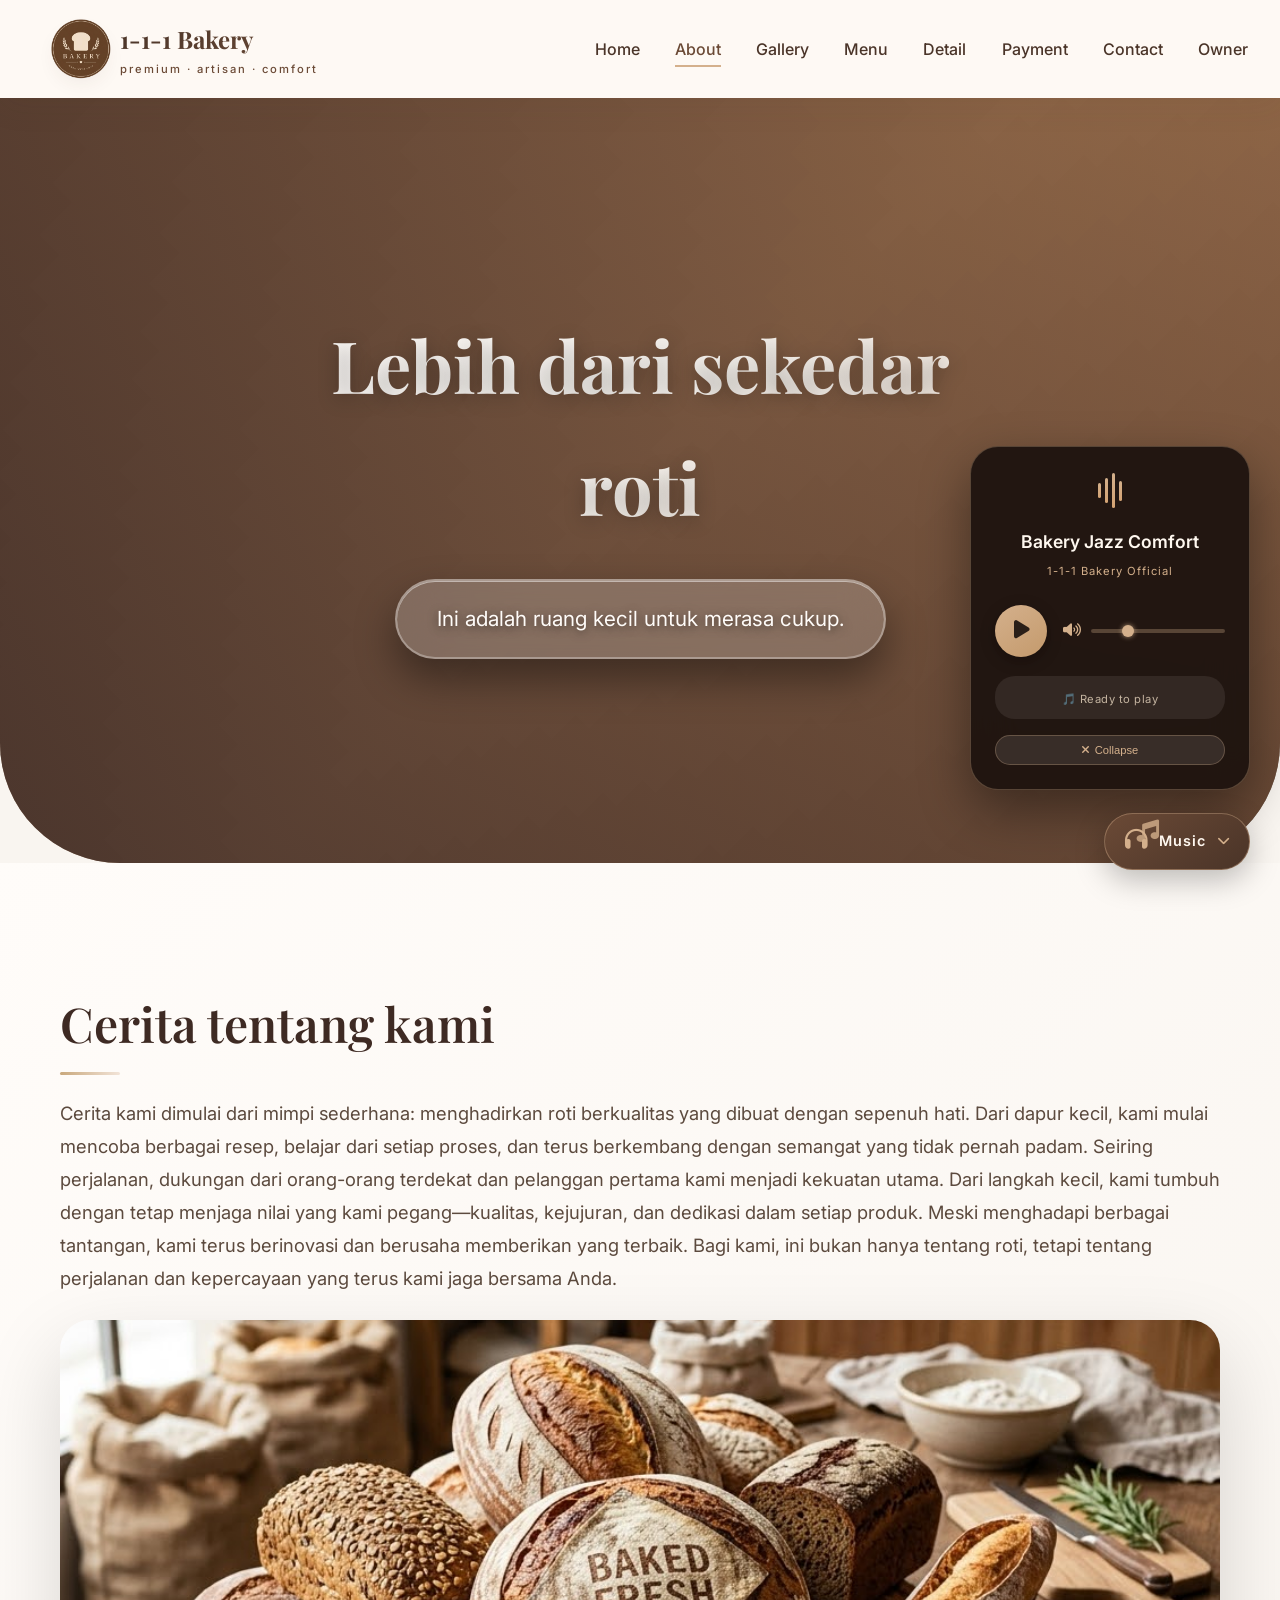
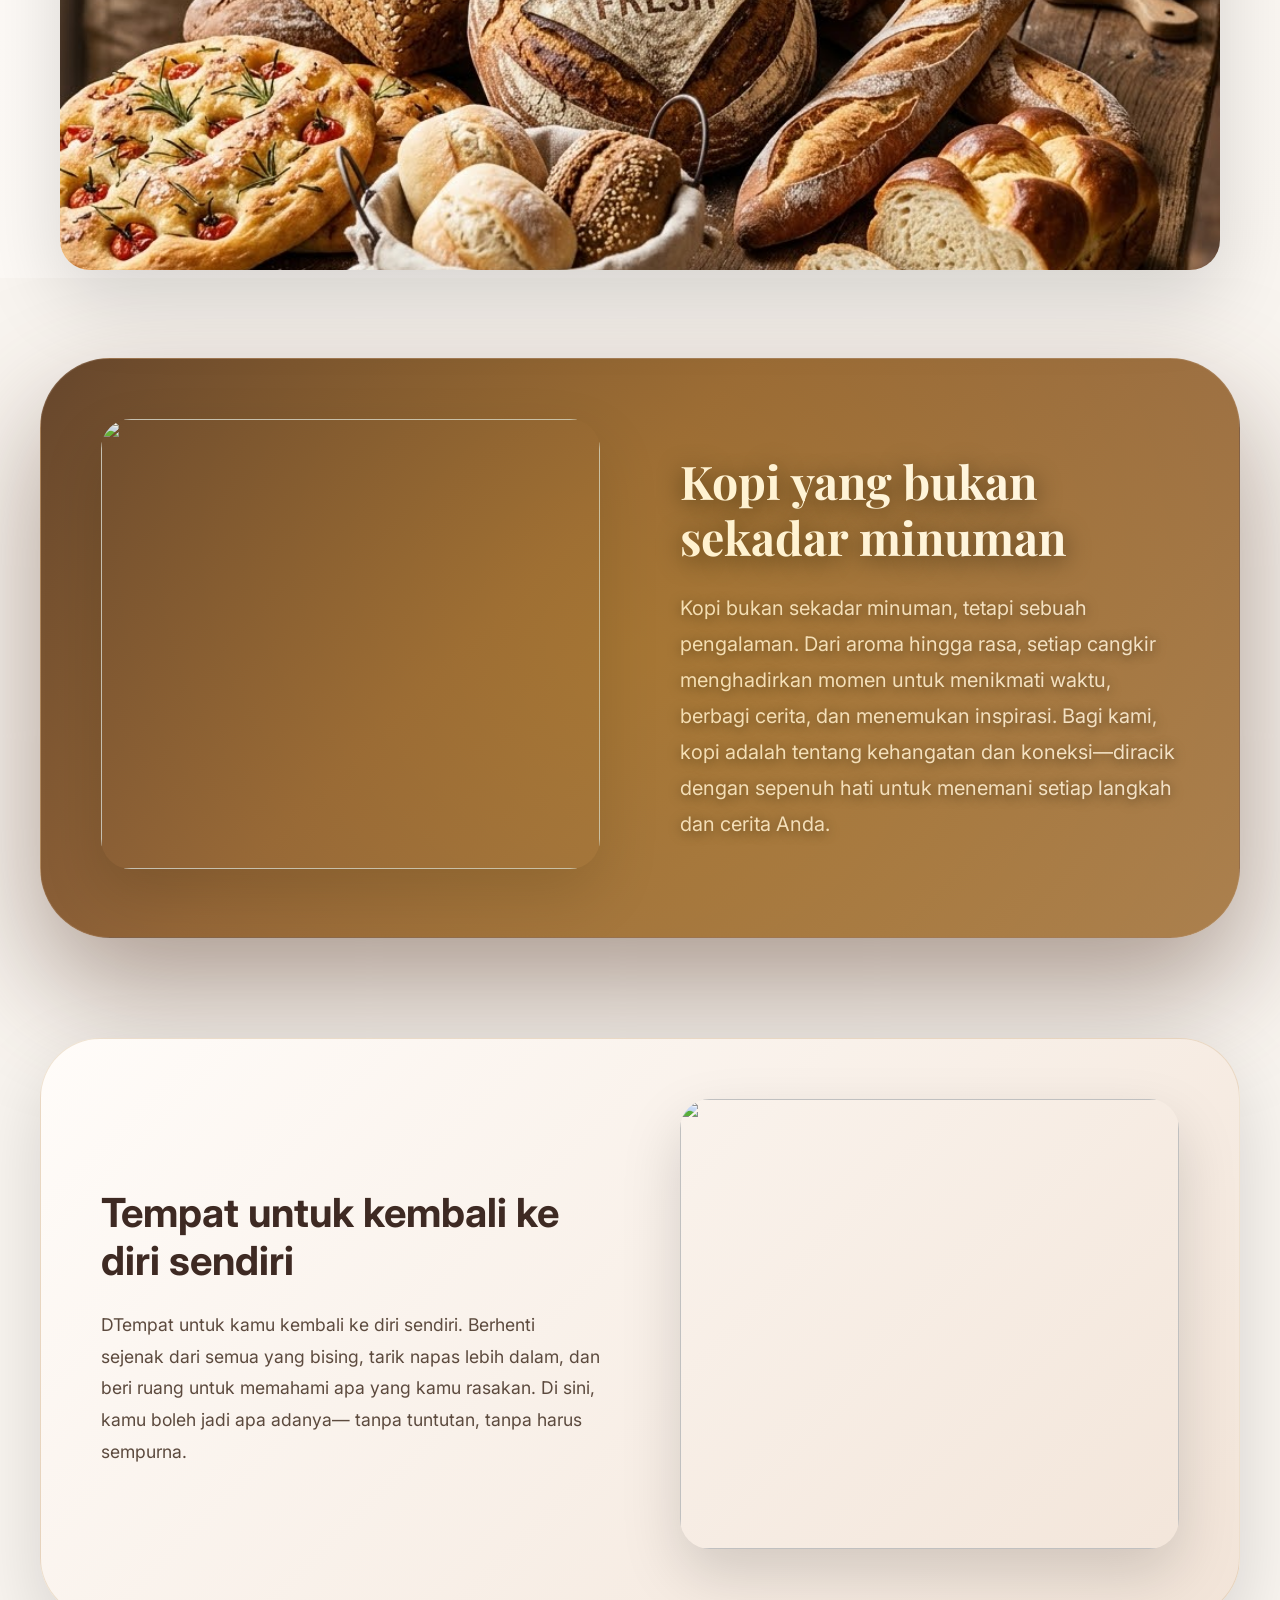
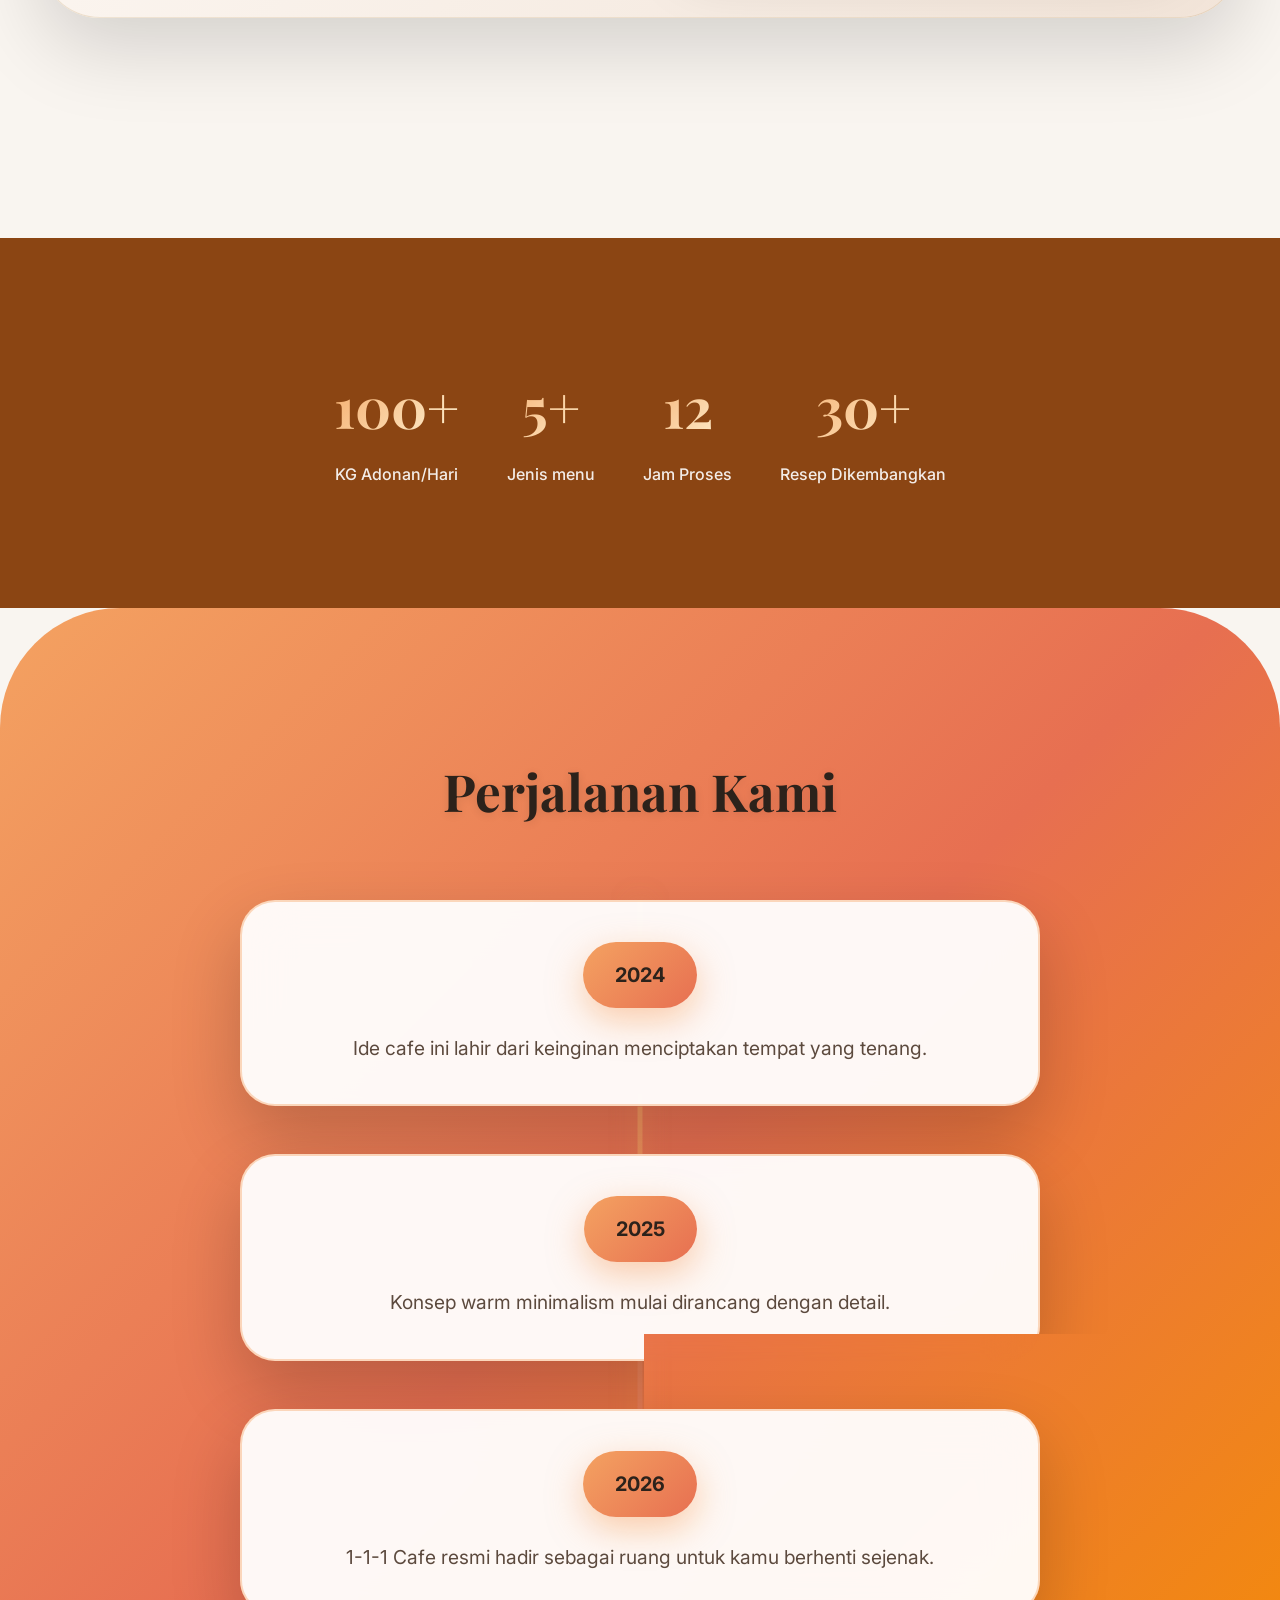
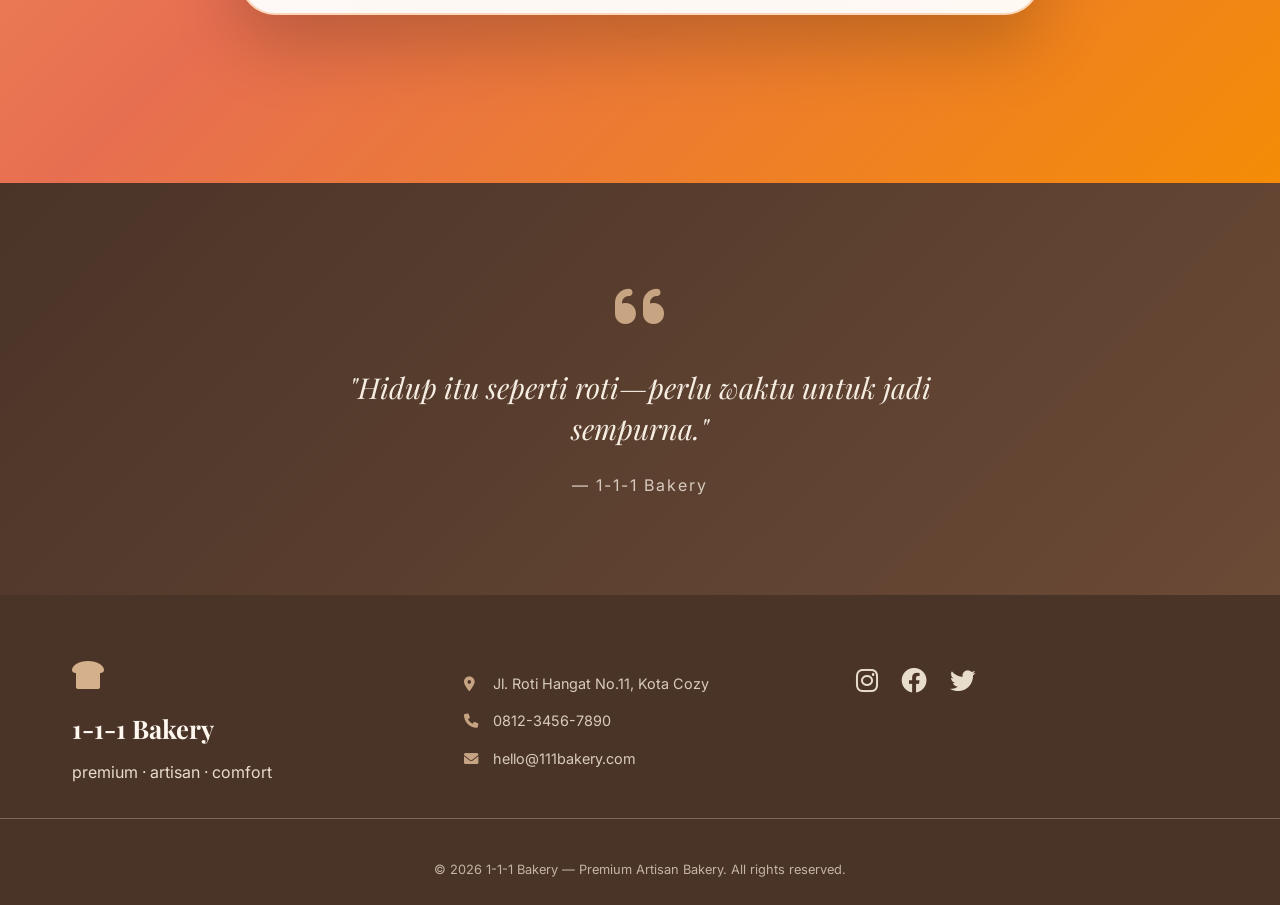
==== about.html @ 00ca7a79 "Update about.html" ====
<!DOCTYPE html>
<html lang="id">

 <link rel="icon" type="png" href="lss.png">

<head>
    <meta charset="UTF-8">
    <meta name="viewport" content="width=device-width, initial-scale=1.0">
    <title>1-1-1 Bakery | About</title>


    <!-- ICON -->
    <link rel="stylesheet" href="https://cdnjs.cloudflare.com/ajax/libs/font-awesome/6.0.0-beta3/css/all.min.css">

    <!-- FONT -->
    <link href="https://fonts.googleapis.com/css2?family=Inter:wght@300;400;500;600&family=Playfair+Display:wght@500;600;700&display=swap" rel="stylesheet">


    <link rel="stylesheet" href="about.css">

 <!-- Background Music -->
    <audio id="bgMusic" loop preload="auto">
        <source src="https://www.soundhelix.com/examples/mp3/SoundHelix-Song-1.mp3" type="audio/mpeg">
    </audio>



<!-- Navigation Bar -->
    <nav class="navbar">
        <div class="logo-area">
            <div class="logo-circle">
                <img src="logo.png" alt="Logo Bakery">
            </div>
            <div class="logo-text">
                <h1>1-1-1 Bakery</h1>
                <p>premium · artisan · comfort</p>
            </div>
        </div>
        <ul class="nav-links">
            <li><a href="index.html">Home</a></li>
            <li><a href="about.html" class="active">About</a></li>
            <li><a href="gallery.html">Gallery</a></li>
            <li><a href="menu.html">Menu</a></li>
            <li><a href="detail.html">Detail</a></li>
            <li><a href="payment.html">Payment</a></li>
            <li><a href="contact.html">Contact</a></li>
            <li><a href="owner.html">Owner</a></li>
        </ul>
    </nav>


<!-- HERO -->
<section class="about-hero">
    <div class="hero-overlay"></div>
    <div class="hero-content">
        <h1>Lebih dari sekedar roti</h1>
        <p>Ini adalah ruang kecil untuk merasa cukup.</p>
    </div>
</section>


<!-- STORY -->
<section class="story">
    <div class="container">


        <div class="story-text">
            <h2>Cerita tentang kami</h2>


            <p>Cerita kami dimulai dari mimpi sederhana: menghadirkan roti berkualitas yang dibuat dengan sepenuh hati. Dari dapur kecil, kami mulai mencoba berbagai resep, belajar dari setiap proses, dan terus berkembang dengan semangat yang tidak pernah padam.

Seiring perjalanan, dukungan dari orang-orang terdekat dan pelanggan pertama kami menjadi kekuatan utama. Dari langkah kecil, kami tumbuh dengan tetap menjaga nilai yang kami pegang—kualitas, kejujuran, dan dedikasi dalam setiap produk.

Meski menghadapi berbagai tantangan, kami terus berinovasi dan berusaha memberikan yang terbaik. Bagi kami, ini bukan hanya tentang roti, tetapi tentang perjalanan dan kepercayaan yang terus kami jaga bersama Anda.</p>
        </div>


        <div class="story-image">
            <img src="story.jpg">
        </div>


    </div>
</section>


<!-- EXPERIENCE -->
<section class="experience">


    <div class="exp-row">
        <div class="exp-image">
            <img src="https://images.unsplash.com/photo-1509042239860-f550ce710b93?q=80&w=900">
        </div>
        <div class="exp-text">
            <h2>Kopi yang bukan sekadar minuman</h2>
            <p>Kopi bukan sekadar minuman, tetapi sebuah pengalaman. Dari aroma hingga rasa, setiap cangkir menghadirkan momen untuk menikmati waktu, berbagi cerita, dan menemukan inspirasi.

Bagi kami, kopi adalah tentang kehangatan dan koneksi—diracik dengan sepenuh hati untuk menemani setiap langkah dan cerita Anda.</p>
        </div>
    </div>


    <div class="exp-row reverse">
        <div class="exp-image">
            <img src="https://images.unsplash.com/photo-1521017432531-fbd92d768814?q=80&w=900">
        </div>
        <div class="exp-text">
            <h2>Tempat untuk kembali ke diri sendiri</h2>
            <p>DTempat untuk kamu kembali ke diri sendiri.

Berhenti sejenak dari semua yang bising,
tarik napas lebih dalam,
dan beri ruang untuk memahami apa yang kamu rasakan.

Di sini, kamu boleh jadi apa adanya—
tanpa tuntutan, tanpa harus sempurna.</p>
        </div>
    </div>
</section>


<!-- STATS (BARU - INFO KOMPLEKS) -->
<section class="stats">
    <div class="container">
        <div class="stat-item">
            <div class="stat-number">100+</div>
            <div class="stat-label">KG Adonan/Hari</div>
        </div>
        <div class="stat-item">
            <div class="stat-number">5+</div>
            <div class="stat-label">Jenis menu</div>
        </div>
        <div class="stat-item">
            <div class="stat-number">12</div>
            <div class="stat-label">Jam Proses</div>
        </div>
        <div class="stat-item">
            <div class="stat-number">30+</div>
            <div class="stat-label">Resep Dikembangkan</div>
        </div>
    </div>
</section>



<!-- TIMELINE -->
<!-- TIMELINE -->
<section class="timeline">
    <h2>Perjalanan Kami</h2>


    <div class="timeline-box">


        <div class="timeline-item">
            <span>2024</span>
            <p>Ide cafe ini lahir dari keinginan menciptakan tempat yang tenang.</p>
        </div>


        <div class="timeline-item">
            <span>2025</span>
            <p>Konsep warm minimalism mulai dirancang dengan detail.</p>
        </div>


        <div class="timeline-item">
            <span>2026</span>
            <p>1-1-1 Cafe resmi hadir sebagai ruang untuk kamu berhenti sejenak.</p>
        </div>


    </div>
</section>


    <!-- Quote / Atmosfer -->
    <section class="quote-section">
        <div class="quote-content">
            <i class="fas fa-quote-left"></i>
            <p>"Hidup itu seperti roti—perlu waktu untuk jadi sempurna."</p>
            <span>— 1-1-1 Bakery</span>
        </div>
    </section>

    <!-- Footer -->
    <footer>
        <div class="footer-content">
            <div class="footer-logo">
                <i class="fas fa-bread-slice"></i>
                <h3>1-1-1 Bakery</h3>
                <p>premium · artisan · comfort</p>
            </div>
            <div class="footer-contact">
                <p><i class="fas fa-map-marker-alt"></i> Jl. Roti Hangat No.11, Kota Cozy</p>
                <p><i class="fas fa-phone"></i> 0812-3456-7890</p>
                <p><i class="fas fa-envelope"></i> hello@111bakery.com</p>
            </div>
            <div class="footer-social">
                <a href="#"><i class="fab fa-instagram"></i></a>
                <a href="#"><i class="fab fa-facebook"></i></a>
                <a href="#"><i class="fab fa-twitter"></i></a>
            </div>
        </div>
        <div class="footer-bottom">
            <p>&copy; 2026 1-1-1 Bakery — Premium Artisan Bakery. All rights reserved.</p>
        </div>
    </footer>



<!-- MODERN MUSIC PLAYER POPUP -->
    <div class="music-player-popup" id="musicPopup">
        <div class="music-toggle" id="musicToggle">
            <div class="music-icon-container">
                <i class="fas fa-headphones"></i>
                <i class="fas fa-music music-note"></i>
            </div>
            <span class="toggle-text">Music</span>
            <i class="fas fa-chevron-up expand-icon"></i>
        </div>
        
        <div class="music-player-content" id="musicContent">
            <div class="player-header">
                <div class="player-wave">
                    <span></span><span></span><span></span><span></span>
                </div>
                <h4>Bakery Jazz Comfort</h4>
                <p>1-1-1 Bakery Official</p>
            </div>
            
            <div class="player-controls">
                <button id="playPauseMusicBtn" class="play-pause-btn">
                    <i class="fas fa-play"></i>
                </button>
                <div class="volume-control">
                    <i class="fas fa-volume-up"></i>
                    <input type="range" id="volumeSlider" min="0" max="100" value="25">
                </div>
            </div>
            
            <div class="music-status" id="musicStatus">
                <span class="status-text">🎵 Ready to play</span>
            </div>
            
            <button id="closeMusicBtn" class="close-music-btn">
                <i class="fas fa-times"></i> Collapse
            </button>
        </div>
    </div>

    <script>
        // MUSIC PLAYER POPUP SCRIPT
        const musicPopup = document.getElementById('musicPopup');
        const musicToggle = document.getElementById('musicToggle');
        const musicContent = document.getElementById('musicContent');
        const playPauseBtn = document.getElementById('playPauseMusicBtn');
        const volumeSlider = document.getElementById('volumeSlider');
        const musicStatus = document.getElementById('musicStatus');
        const closeBtn = document.getElementById('closeMusicBtn');
        
        const bgMusic = document.getElementById('bgMusic');
        
        let isExpanded = false;
        let isMusicPlaying = false;
        
        bgMusic.volume = 0.25;
        bgMusic.loop = true;
        
        // Toggle popup expand/collapse
        musicToggle.addEventListener('click', (e) => {
            e.stopPropagation();
            isExpanded = !isExpanded;
            if (isExpanded) {
                musicPopup.classList.add('expanded');
                musicToggle.querySelector('.expand-icon').classList.remove('fa-chevron-up');
                musicToggle.querySelector('.expand-icon').classList.add('fa-chevron-down');
            } else {
                musicPopup.classList.remove('expanded');
                musicToggle.querySelector('.expand-icon').classList.remove('fa-chevron-down');
                musicToggle.querySelector('.expand-icon').classList.add('fa-chevron-up');
            }
        });
        
        // Play/Pause music
        playPauseBtn.addEventListener('click', () => {
            if (isMusicPlaying) {
                bgMusic.pause();
                playPauseBtn.innerHTML = '<i class="fas fa-play"></i>';
                musicStatus.innerHTML = '<span class="status-text">⏸️ Music paused</span>';
                isMusicPlaying = false;
                musicToggle.classList.remove('playing');
            } else {
                bgMusic.play().catch(e => {
                    musicStatus.innerHTML = '<span class="status-text">⚠️ Click anywhere first to enable audio</span>';
                });
                playPauseBtn.innerHTML = '<i class="fas fa-pause"></i>';
                musicStatus.innerHTML = '<span class="status-text">🎧 Now playing: Bakery Jazz Mix</span>';
                isMusicPlaying = true;
                musicToggle.classList.add('playing');
            }
        });
        
        // Volume control
        volumeSlider.addEventListener('input', (e) => {
            const volume = e.target.value / 100;
            bgMusic.volume = volume;
            if (volume === 0) {
                document.querySelector('.volume-control i').className = 'fas fa-volume-mute';
            } else if (volume < 0.5) {
                document.querySelector('.volume-control i').className = 'fas fa-volume-down';
            } else {
                document.querySelector('.volume-control i').className = 'fas fa-volume-up';
            }
        });
        
        // Close / Collapse button
        closeBtn.addEventListener('click', () => {
            isExpanded = false;
            musicPopup.classList.remove('expanded');
            musicToggle.querySelector('.expand-icon').classList.remove('fa-chevron-down');
            musicToggle.querySelector('.expand-icon').classList.add('fa-chevron-up');
        });
        
        // Auto hint on first visit
        setTimeout(() => {
            if (!localStorage.getItem('musicHintShown')) {
                isExpanded = true;
                musicPopup.classList.add('expanded');
                musicToggle.querySelector('.expand-icon').classList.remove('fa-chevron-up');
                musicToggle.querySelector('.expand-icon').classList.add('fa-chevron-down');
                localStorage.setItem('musicHintShown', 'true');
                setTimeout(() => {
                    if (isExpanded) {
                        isExpanded = false;
                        musicPopup.classList.remove('expanded');
                        musicToggle.querySelector('.expand-icon').classList.remove('fa-chevron-down');
                        musicToggle.querySelector('.expand-icon').classList.add('fa-chevron-up');
                    }
                }, 4000);
            }
        }, 1000);
    </script>
</body>
</html>
---- about.css ----
/* ===== 1-1-1 CAFE ABOUT - FINAL VERSION (LENGKUNGAN MULUS 100%) ===== */
* {
    margin: 0;
    padding: 0;
    box-sizing: border-box;
}


html {
    scroll-behavior: smooth;
}


body {
    font-family: 'Inter', sans-serif;
    background: #F9F5F0;
    color: #2C221B;
    line-height: 1.7;
    overflow-x: hidden;
}





:root {
    --warm-brown: #4A3428;
    --wood-brown: #6B4A36;
    --soft-gold: #D4B08C;
    --cream-warm: #FEF9F4;
    --beige-soft: #F5EDE2;
    --milk-white: #FFF8F0;
    --warm-shadow: rgba(75, 52, 40, 0.08);
}





/* ===== NAVBAR ===== */
/* ========== NAVBAR ========== */
.navbar {
    background: rgba(254, 249, 244, 0.95);
    backdrop-filter: blur(25px);
    box-shadow: 0 8px 32px var(--warm-shadow);
    padding: 1.2rem 2rem;
    display: flex;
    justify-content: space-between;
    align-items: center;
    position: sticky;
    top: 0;
    z-index: 1000;
    animation: slideDownSoft 1s cubic-bezier(0.34, 0.16, 0.25, 1);
}


.nav-container {
    display: flex;
    justify-content: space-between;
    align-items: center;
}


@keyframes slideDownSoft {
    from { transform: translateY(-100%); opacity: 0; }
    to { transform: translateY(0); opacity: 1; }
}

.logo-area {
    display: flex;
    align-items: center;
    gap: 14px;
    padding-left: 24px;
}


.logo-circle {
    background: linear-gradient(145deg, var(--wood-brown), var(--warm-brown));
    width: 50px;
    height: 50px;
    border-radius: 50%;
    display: flex;
    align-items: center;
    justify-content: center;
    box-shadow: 0 8px 20px var(--warm-shadow);
    transition: all 0.5s cubic-bezier(0.34, 1.56, 0.64, 1);
    animation: softFloat 7s ease-in-out infinite;
}

@keyframes softFloat {
    0%, 100% { transform: translateY(0) scale(1); }
    50% { transform: translateY(-3px) scale(1.03); }
}

.logo-circle:hover {
    transform: scale(1.08) rotate(180deg);
}






.logo-circle img{
    width: 120%;
    height: 120%;
    object-fit: contain;
}






.logo-text h1 {
    font-family: 'Playfair Display', serif;
    font-size: 1.5rem;
    background: linear-gradient(135deg, var(--warm-brown), var(--wood-brown));
    -webkit-background-clip: text;
    -webkit-text-fill-color: transparent;
    background-clip: text;
    color: var(--warm-brown);
}

.logo-text p {
    font-size: 0.7rem;
    font-weight: 500;
    color: var(--wood-brown);
    letter-spacing: 2px;
}

.nav-links {
    display: flex;
    gap: 2.2rem;
    list-style: none;
}

.nav-links a {
    text-decoration: none;
    font-weight: 500;
    color: var(--warm-brown);
    position: relative;
    padding: 8px 0;
    transition: all 0.4s ease;
}



.nav-links a::before {
    content: '';
    position: absolute;
    width: 0;
    height: 2px;
    bottom: 0;
    left: 50%;
    background: var(--soft-gold);
    transition: all 0.4s ease;
    transform: translateX(-50%);
}

.nav-links a:hover::before,
.nav-links a.active::before {
    width: 100%;
}

.nav-links a:hover,
.nav-links a.active {
    color: var(--wood-brown);
    transform: translateY(-1px);
}


/* ===== HERO ===== */
.about-hero {
    height: 85vh;
    background: linear-gradient(135deg, rgba(62,42,35,0.85) 0%, rgba(139,94,60,0.75) 50%, rgba(62,42,35,0.9) 100%),
                url('https://images.unsplash.com/photo-1495474472287-4d71bcdd2085?q=80&w=1920') center/cover;
    display: flex;
    align-items: center;
    justify-content: center;
    text-align: center;
    position: relative;
    overflow: hidden;
    border-bottom-left-radius: 120px;
    border-bottom-right-radius: 120px;
    margin-bottom: 0px;
    transform: translateZ(0);
    
 
}


.hero-overlay {
    position: absolute;
    inset: 0;
    background: linear-gradient(45deg, rgba(62,42,35,0.85), rgba(139,94,60,0.7));
    animation: heroGradient 8s ease infinite;
}


@keyframes heroGradient {
    0%, 100% { opacity: 1; }
    50% { opacity: 0.9; }
}


.hero-content {
    position: relative;
    max-width: 800px;
    padding: 3rem 2rem;
    z-index: 2;
    animation: heroFloat 6s ease-in-out infinite;
}


@keyframes heroFloat {
    0%, 100% { transform: translateY(0px); }
    50% { transform: translateY(-10px); }
}


.hero-content h1 {
    font-family: 'Playfair Display', serif;
    font-size: clamp(2.5rem, 6vw, 4.5rem);
    font-weight: 700;
    margin-bottom: 2rem;
    background: linear-gradient(135deg, #FFFCF9 0%, #F9F5F0 50%, #F2E4D8 100%);
    -webkit-background-clip: text;
    -webkit-text-fill-color: transparent;
    text-shadow: 0 4px 20px rgba(0,0,0,0.3);
    animation: bounceText 2s ease-in-out infinite;
}


@keyframes bounceText {
    0%, 100% { transform: translateY(0px); }
    50% { transform: translateY(-15px); }
}


.hero-content p {
    font-size: 1.3rem;
    font-weight: 400;
    color: #FFFCF9;
    background: rgba(255, 255, 255, 0.2);
    backdrop-filter: blur(20px);
    padding: 20px 40px;
    border-radius: 50px;
    border: 2px solid rgba(255, 255, 255, 0.3);
    display: inline-block;
    box-shadow:
        0 20px 40px rgba(0,0,0,0.4),
        inset 0 1px 0 rgba(255,255,255,0.5);
    animation: cuteWiggle 3s ease-in-out infinite;
    text-shadow: 0 2px 10px rgba(0,0,0,0.5);
}


@keyframes cuteWiggle {
    0%, 100% {
        transform: translateY(0px) rotate(0deg);
        box-shadow: 0 20px 40px rgba(0,0,0,0.4);
    }
    25% {
        transform: translateY(-5px) rotate(1deg);
    }
    75% {
        transform: translateY(-3px) rotate(-1deg);
    }
}


/* ===== STORY ===== */
.story {
    
    padding-top: 120px;
    background: linear-gradient(135deg, #FFFCF9 0%, #F9F5F0 100%);
    margin-top: 0px;
      position: relative;
    z-index: 1;
}


.container {
    max-width: 1200px;
    margin: 0 auto;
    padding: 0 20px;
}


.story-text h2 {
    font-family: 'Playfair Display', serif;
    font-size: 3rem;
    font-weight: 600;
    color: #3E2A23;
    margin-bottom: 2rem;
    position: relative;
}


.story-text h2::after {
    content: '';
    position: absolute;
    bottom: -10px;
    left: 0;
    width: 60px;
    height: 3px;
    background: linear-gradient(90deg, #C9A87C, #F2E4D8);
    border-radius: 2px;
}


.story-text p {
    font-size: 1.15rem;
    color: #5C4A3E;
    margin-bottom: 1.5rem;
    line-height: 1.8;
}


.story-image img {
    width: 100%;
    height: 550px;
    object-fit: cover;
    border-radius: 30px;
    box-shadow: 0 30px 80px rgba(0,0,0,0.15);
    transition: all 0.5s ease;
}


.story-image:hover img {
    transform: scale(1.05);
}


/* ===== EXPERIENCE ===== */
.experience {
    padding: 80px 20px 120px;
    background: #F9F5F0;
}


.exp-row {
    display: grid;
    grid-template-columns: 1fr 1fr;
    gap: 80px;
    align-items: center;
    max-width: 1200px;
    margin: 0 auto 100px;
    padding: 60px;
    background: rgba(255,255,255,0.8);
    border-radius: 60px;
    backdrop-filter: blur(20px);
    border: 1px solid rgba(201,168,124,0.3);
    animation: fadeInUp 1s ease-out;
    position: relative;
    overflow: hidden;
    box-shadow: 0 30px 80px rgba(0,0,0,0.15);
}


.exp-row:nth-child(2) {
    background: linear-gradient(135deg, #FFFCF9 0%, #F2E4D8 100%);
}


.exp-row:nth-child(1) {
    background: linear-gradient(135deg, #5C3E2E 0%, #8B5E3C 40%, #A67C52 100%) !important;
    color: #F9F5F0;
    border-radius: 70px;
    box-shadow: 0 50px 120px rgba(92,62,46,0.5);
}


.exp-row:nth-child(1) .exp-text h2 {
    color: #FFFCF9 !important;
    text-shadow: 0 4px 25px rgba(0,0,0,0.7);
    font-size: 2.9rem;
    font-family: 'Playfair Display', serif;
}


.exp-row:nth-child(1) .exp-text p {
    color: #F2E4D8 !important;
    font-size: 1.25rem;
    text-shadow: 0 2px 12px rgba(0,0,0,0.6);
}


.exp-row:nth-child(1)::before {
    content: '';
    position: absolute;
    top: -50%;
    left: -50%;
    width: 200%;
    height: 200%;
    background: radial-gradient(circle, rgba(255,193,7,0.2) 0%, transparent 70%);
    animation: coffeeGlow 3s ease-in-out infinite;
}


@keyframes coffeeGlow {
    0%, 100% { opacity: 0.7; transform: scale(1); }
    50% { opacity: 1; transform: scale(1.15); }
}


@keyframes fadeInUp {
    from {
        opacity: 0;
        transform: translateY(50px);
    }
}


.exp-row.reverse {
    direction: rtl;
}


.exp-row.reverse > * {
    direction: ltr;
}


.exp-text {
    animation: slideInUp 1s ease-out;
}


@keyframes slideInUp {
    from {
        opacity: 0;
        transform: translateY(30px);
    }
}


.exp-text h2 {
    font-size: 2.5rem;
    color: #3E2A23;
    margin-bottom: 1.5rem;
    line-height: 1.2;
}


.exp-text p {
    font-size: 1.1rem;
    color: #5C4A3E;
    line-height: 1.8;
}


.exp-image img {
    width: 100%;
    height: 450px;
    object-fit: cover;
    border-radius: 30px;
    transition: all 0.6s ease;
    box-shadow: 0 25px 60px rgba(0,0,0,0.15);
}


.exp-image:hover img {
    transform: scale(1.08) rotate(1deg);
    box-shadow: 0 40px 100px rgba(0,0,0,0.3);
}


/* ===== TIMELINE ===== */
.timeline {
    padding: 140px 20px 120px;
    text-align: center;
    background: linear-gradient(135deg, #F4A261 0%, #E76F51 50%, #F48C06 100%);
    margin-top: 0px; /* OVERLAP MULUS */
    border-top-left-radius: 120px;
    border-top-right-radius: 120px;
    color: #2C221B;
    position: relative;
    z-index: 2;
    overflow: hidden;
}



.timeline h2 {
    font-family: 'Playfair Display', serif;
    font-size: 3.2rem;
    color: #2C221B;
    margin-bottom: 4rem;
    text-shadow: 0 2px 10px rgba(0,0,0,0.1);
}


.timeline-box {
    max-width: 800px;
    margin: auto;
    position: relative;
}


.timeline-box::before {
    content: '';
    position: absolute;
    left: 50%;
    top: 0;
    bottom: 0;
    width: 5px;
    background: linear-gradient(to bottom, #F4A261, #E76F51);
    transform: translateX(-50%);
    border-radius: 3px;
    box-shadow: 0 0 25px rgba(244,162,97,0.5);
}


.timeline-item {
    background: rgba(255,255,255,0.95);
    backdrop-filter: blur(25px);
    padding: 2.5rem;
    margin: 3rem 0;
    border-radius: 35px;
    box-shadow: 0 30px 70px rgba(0,0,0,0.2);
    transition: all 0.4s cubic-bezier(0.175, 0.885, 0.32, 1.275);
    position: relative;
    border: 2px solid rgba(244,162,97,0.4);
    animation: timelineSlide 0.8s ease-out forwards;
    opacity: 0;
}


.timeline-item:nth-child(1) { animation-delay: 0.2s; }
.timeline-item:nth-child(2) { animation-delay: 0.4s; }
.timeline-item:nth-child(3) { animation-delay: 0.6s; }


@keyframes timelineSlide {
    to { opacity: 1; transform: translateX(0); }
}


.timeline-item:hover {
    transform: translateY(-25px) scale(1.04);
    box-shadow: 0 50px 120px rgba(0,0,0,0.3);
    border-color: #F4A261;
}


.timeline-item span {
    display: inline-block;
    background: linear-gradient(135deg, #F4A261, #E76F51);
    color: #2C221B;
    padding: 16px 32px;
    border-radius: 50px;
    font-weight: 700;
    font-size: 1.25rem;
    margin-bottom: 1.5rem;
    box-shadow: 0 12px 35px rgba(244,162,97,0.5);
    text-shadow: none;
}


.timeline-item p {
    font-size: 1.2rem;
    color: #5C4A3E;
    line-height: 1.7;
    font-weight: 400;
}


/* STATS (BARU) */
.stats {
    padding: 120px 0;
    background: #8B4513;
}

.stats .container {
    display: flex;
    justify-content: center;
    gap: 3rem;
    grid-template-columns: none;
}

.stat-item {
    text-align: center;
    color: white;
}

.stat-number {
    font-size: 3.5rem;
    font-weight: 700;
    font-family: 'Playfair Display', serif;
    background: linear-gradient(135deg, #F4A460, #FFF8DC);
    -webkit-background-clip: text;
    -webkit-text-fill-color: transparent;
    background-clip: text;
    margin-bottom: 0.5rem;
    display: block;
}

.stat-label {
    font-size: 1rem;
    opacity: 0.9;
    font-weight: 500;
}




/* ========== QUOTE SECTION ========== */
.quote-section {
    background: linear-gradient(135deg, var(--warm-brown), var(--wood-brown));
    color: #F5EDE2;
    text-align: center;
    padding: 6rem 2rem;
}

.quote-content i {
    font-size: 3.5rem;
    color: var(--soft-gold);
    margin-bottom: 2rem;
    opacity: 0.9;
}

.quote-content p {
    font-size: 1.8rem;
    font-family: 'Playfair Display', serif;
    font-style: italic;
    max-width: 700px;
    margin: 0 auto 1.5rem;
    line-height: 1.4;
}

.quote-content span {
    font-size: 1rem;
    letter-spacing: 2px;
    opacity: 0.8;
}

/* ========== FOOTER ========== */
footer {
    background: var(--warm-brown);
    color: #E8DCCA;
    padding: 4rem 0 1.5rem;
}

.footer-content {
    display: grid;
    grid-template-columns: repeat(auto-fit, minmax(250px, 1fr));
    gap: 2.5rem;
    max-width: 1200px;
    margin: 0 auto;
    padding: 0 2rem;
}

.footer-logo i {
    font-size: 2rem;
    color: var(--soft-gold);
    margin-bottom: 1rem;
}

.footer-logo h3 {
    font-family: 'Playfair Display', serif;
    font-size: 1.6rem;
    margin-bottom: 0.5rem;
    color: #FFF8F0;
}

.footer-contact p {
    margin: 0.8rem 0;
    font-size: 0.9rem;
    opacity: 0.9;
}

.footer-contact i {
    width: 25px;
    color: var(--soft-gold);
}

.footer-social a {
    color: #E8DCCA;
    font-size: 1.6rem;
    margin-right: 1.2rem;
    transition: all 0.3s ease;
    display: inline-block;
}

.footer-social a:hover {
    color: var(--soft-gold);
    transform: translateY(-3px);
}

.footer-bottom {
    text-align: center;
    padding-top: 2.5rem;
    margin-top: 2rem;
    border-top: 1px solid rgba(232,220,202,0.3);
    font-size: 0.8rem;
    color: #C4B4A0;
}



/* ========== MODERN MUSIC PLAYER POPUP ========== */
.music-player-popup {
    position: fixed;
    bottom: 30px;
    right: 30px;
    z-index: 2000;
    font-family: 'Inter', sans-serif;
}

/* Toggle Button (collapsed state) */
.music-toggle {
    background: linear-gradient(145deg, var(--warm-brown), #3D2A1F);
    backdrop-filter: blur(12px);
    padding: 14px 20px;
    border-radius: 60px;
    display: flex;
    align-items: center;
    gap: 12px;
    cursor: pointer;
    box-shadow: 0 10px 30px rgba(0,0,0,0.25);
    transition: all 0.4s cubic-bezier(0.34, 1.56, 0.64, 1);
    border: 1px solid rgba(212,176,140,0.4);
    position: relative;
    z-index: 2;
}

.music-toggle:hover {
    transform: scale(1.05);
    box-shadow: 0 15px 35px rgba(0,0,0,0.3);
    border-color: var(--soft-gold);
}

.music-toggle.playing {
    background: linear-gradient(145deg, var(--wood-brown), var(--warm-brown));
    animation: pulseGlow 2s ease-in-out infinite;
}

@keyframes pulseGlow {
    0%, 100% { box-shadow: 0 10px 30px rgba(212,176,140,0.3); }
    50% { box-shadow: 0 10px 35px rgba(212,176,140,0.6); }
}

.music-icon-container {
    position: relative;
}

.music-icon-container i {
    font-size: 1.4rem;
    color: var(--soft-gold);
}

.music-note {
    position: absolute;
    top: -8px;
    right: -12px;
    font-size: 0.7rem;
    opacity: 0.8;
}

.toggle-text {
    font-weight: 600;
    color: #FFF8F0;
    font-size: 0.9rem;
    letter-spacing: 1px;
}

.expand-icon {
    color: var(--soft-gold);
    font-size: 0.8rem;
    transition: transform 0.3s ease;
}

/* Expanded Content Panel */
.music-player-content {
    position: absolute;
    bottom: 80px;
    right: 0;
    width: 280px;
    background: rgba(30, 20, 15, 0.95);
    backdrop-filter: blur(20px);
    border-radius: 28px;
    padding: 1.5rem;
    box-shadow: 0 20px 50px rgba(0,0,0,0.4);
    border: 1px solid rgba(212,176,140,0.3);
    opacity: 0;
    visibility: hidden;
    transform: translateY(20px) scale(0.95);
    transition: all 0.4s cubic-bezier(0.34, 1.56, 0.64, 1);
    pointer-events: none;
}

.music-player-popup.expanded .music-player-content {
    opacity: 1;
    visibility: visible;
    transform: translateY(0) scale(1);
    pointer-events: all;
}

.music-player-popup.expanded .music-toggle {
    background: linear-gradient(145deg, var(--wood-brown), var(--warm-brown));
}

/* Player Header */
.player-header {
    text-align: center;
    margin-bottom: 1.5rem;
}

.player-wave {
    display: flex;
    justify-content: center;
    align-items: center;
    gap: 4px;
    margin-bottom: 1rem;
    height: 40px;
}

.player-wave span {
    width: 3px;
    height: 20px;
    background: linear-gradient(180deg, var(--soft-gold), #D4A373);
    border-radius: 3px;
    animation: waveAnim 1.2s ease-in-out infinite;
}

.player-wave span:nth-child(1) { animation-delay: 0s; height: 15px; }
.player-wave span:nth-child(2) { animation-delay: 0.2s; height: 25px; }
.player-wave span:nth-child(3) { animation-delay: 0.4s; height: 35px; }
.player-wave span:nth-child(4) { animation-delay: 0.6s; height: 20px; }

@keyframes waveAnim {
    0%, 100% { transform: scaleY(1); }
    50% { transform: scaleY(0.5); }
}

.player-header h4 {
    color: #FFF8F0;
    font-size: 1.1rem;
    margin-bottom: 0.3rem;
    font-weight: 600;
}

.player-header p {
    color: var(--soft-gold);
    font-size: 0.7rem;
    letter-spacing: 1px;
}

/* Player Controls */
.player-controls {
    display: flex;
    align-items: center;
    justify-content: space-between;
    gap: 1rem;
    margin-bottom: 1.2rem;
}

.play-pause-btn {
    width: 52px;
    height: 52px;
    border-radius: 50%;
    background: linear-gradient(145deg, var(--soft-gold), #C49A6C);
    border: none;
    cursor: pointer;
    display: flex;
    align-items: center;
    justify-content: center;
    transition: all 0.3s ease;
    box-shadow: 0 4px 15px rgba(0,0,0,0.3);
}

.play-pause-btn:hover {
    transform: scale(1.08);
    box-shadow: 0 8px 25px rgba(212,176,140,0.5);
}

.play-pause-btn i {
    font-size: 1.3rem;
    color: #2A1F18;
    margin-left: 2px;
}

.volume-control {
    display: flex;
    align-items: center;
    gap: 10px;
    flex: 1;
}

.volume-control i {
    color: var(--soft-gold);
    font-size: 0.9rem;
}

.volume-control input {
    flex: 1;
    height: 4px;
    -webkit-appearance: none;
    background: rgba(212,176,140,0.3);
    border-radius: 5px;
    outline: none;
    cursor: pointer;
}

.volume-control input::-webkit-slider-thumb {
    -webkit-appearance: none;
    width: 12px;
    height: 12px;
    border-radius: 50%;
    background: var(--soft-gold);
    cursor: pointer;
    box-shadow: 0 0 5px rgba(212,176,140,0.8);
}

/* Music Status */
.music-status {
    text-align: center;
    margin-bottom: 1rem;
    padding: 8px;
    background: rgba(255,255,255,0.08);
    border-radius: 20px;
}

.status-text {
    font-size: 0.7rem;
    color: #C4B4A0;
    letter-spacing: 0.5px;
}

/* Close Button */
.close-music-btn {
    width: 100%;
    background: rgba(255,255,255,0.1);
    border: 1px solid rgba(212,176,140,0.3);
    padding: 8px;
    border-radius: 40px;
    color: var(--soft-gold);
    font-size: 0.7rem;
    cursor: pointer;
    transition: all 0.3s ease;
    display: flex;
    align-items: center;
    justify-content: center;
    gap: 6px;
}

.close-music-btn:hover {
    background: rgba(212,176,140,0.2);
} 


/* ===== MOBILE RESPONSIVE FIX ===== */
@media (max-width: 768px) {

    /* NAVBAR */
    .navbar {
        padding: 1rem;
        flex-direction: column;
        align-items: flex-start;
    }

    .nav-links {
        flex-wrap: wrap;
        gap: 1rem;
        margin-top: 10px;
    }

    /* HERO */
    .about-hero {
        height: auto;
        padding: 100px 20px;
        border-radius: 0;
    }

    .hero-content h1 {
        font-size: 2rem;
    }

    .hero-content p {
        font-size: 1rem;
        padding: 12px 20px;
    }

    /* STORY */
    .container {
        grid-template-columns: 1fr; /* dari 2 kolom jadi 1 */
        gap: 40px;
        padding: 0 20px;
    }

    .story-image img {
        height: 300px;
    }

    /* EXPERIENCE */
    .exp-row {
        grid-template-columns: 1fr;
        padding: 30px;
        gap: 30px;
    }

    .exp-row.reverse {
        direction: ltr;
    }

    /* STATS */
    .stats .container {
        flex-direction: column;
        gap: 2rem;
    }

    /* TIMELINE */
    .timeline {
        border-radius: 0;
        padding: 80px 20px;
    }

    /* FOOTER */
    .footer-content {
        flex-direction: column;
        text-align: center;
        align-items: center;
    }

}
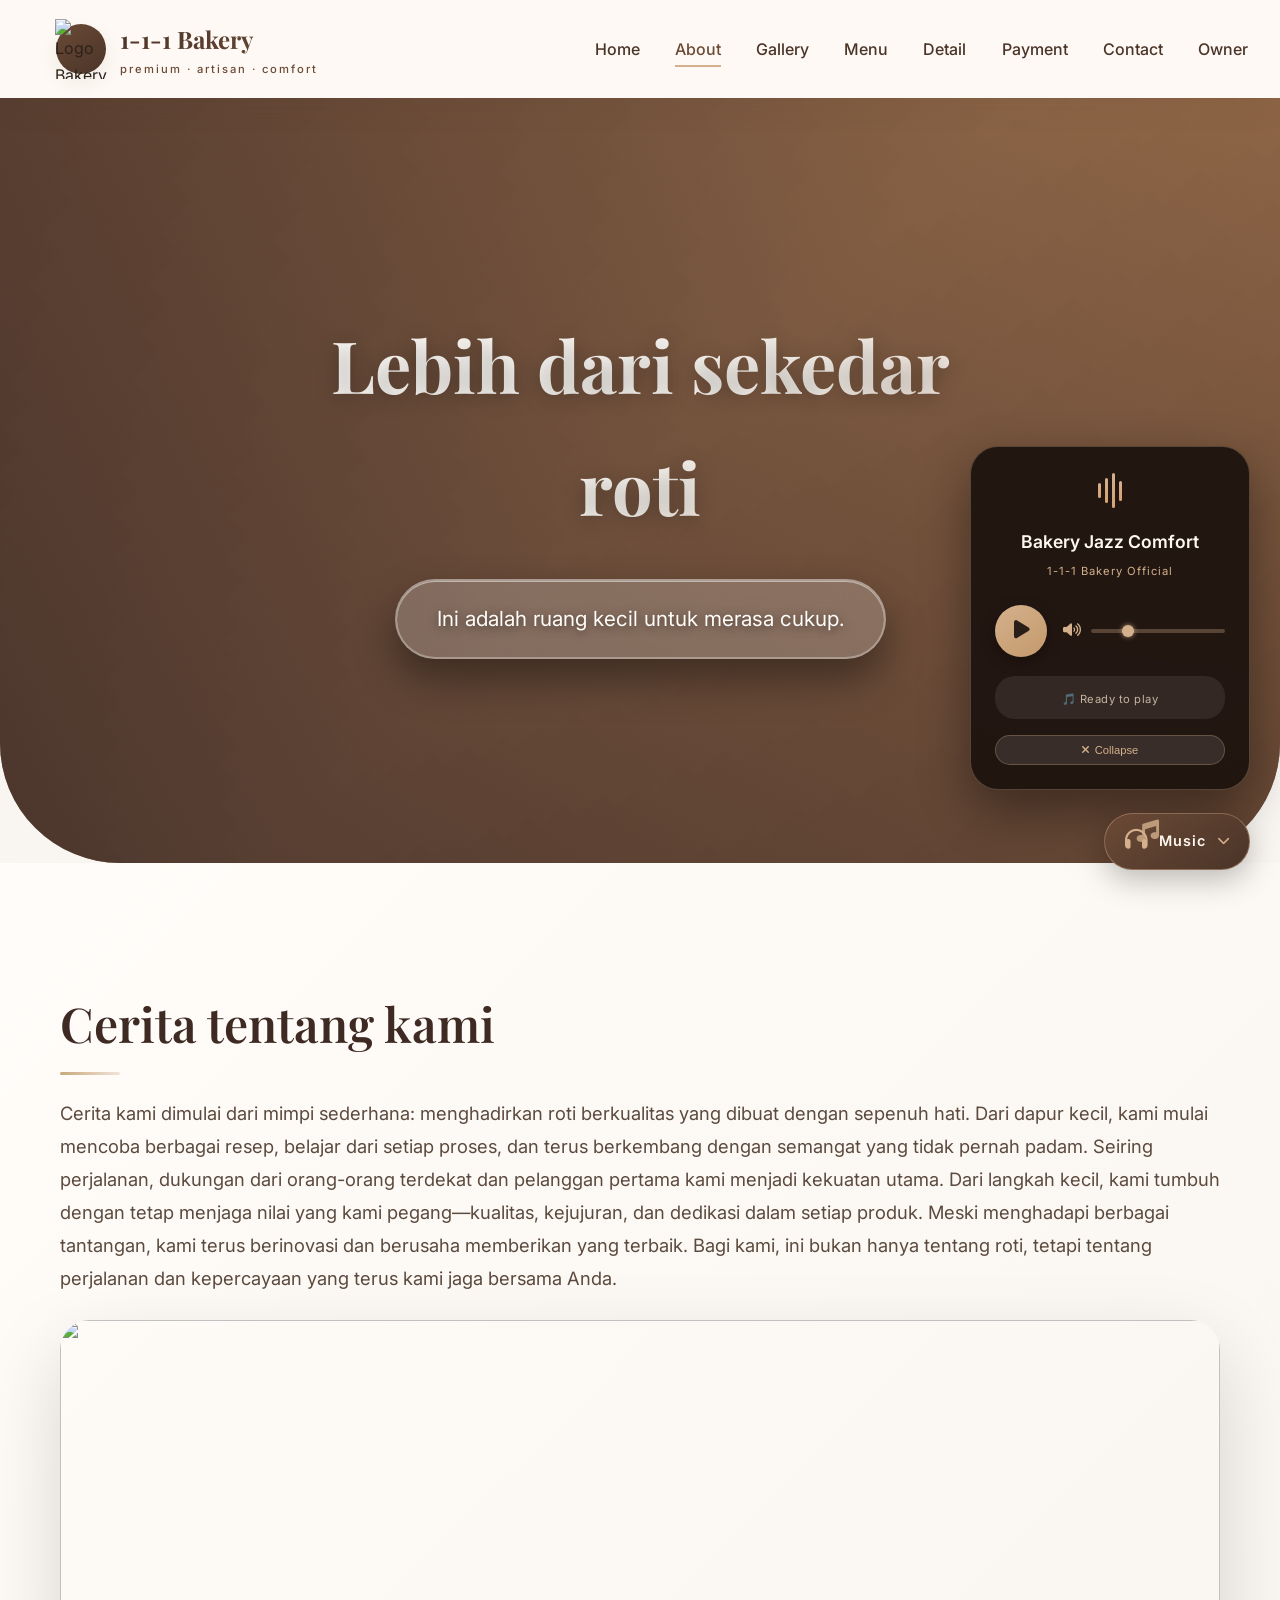
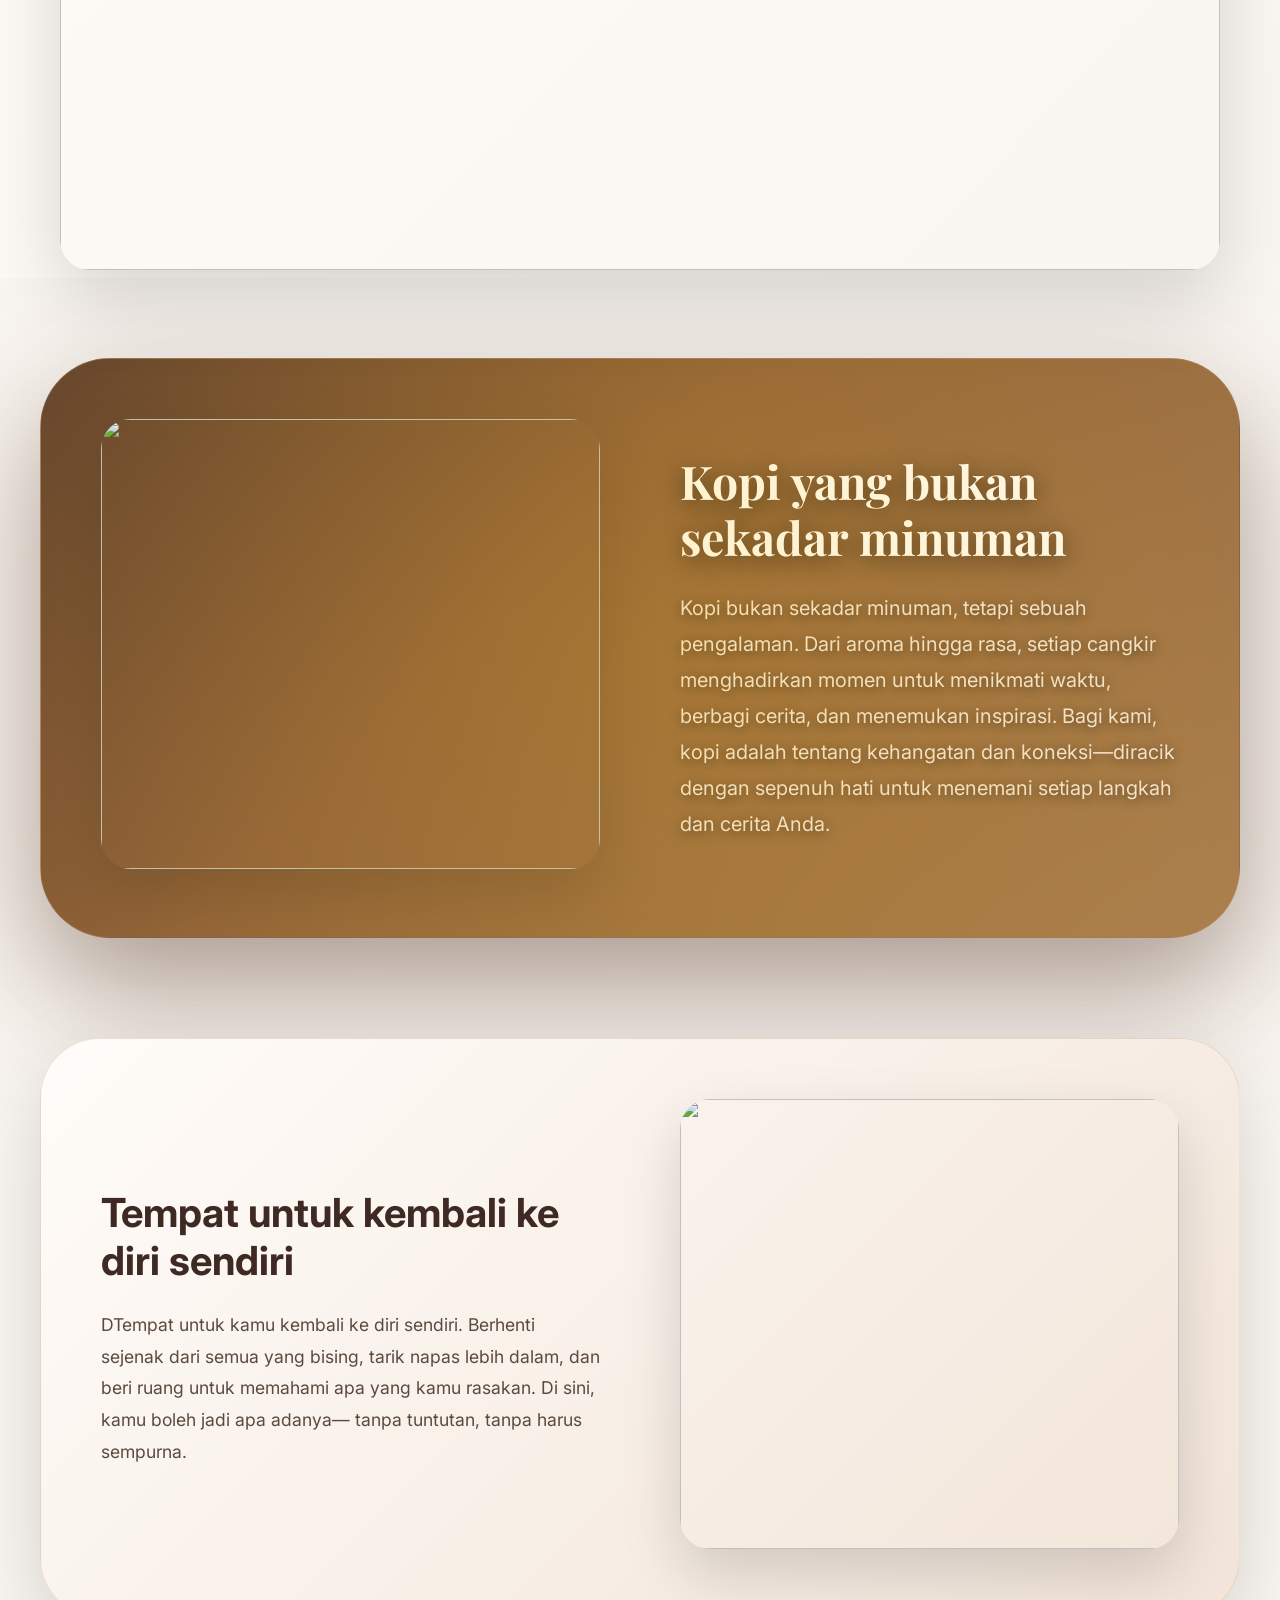
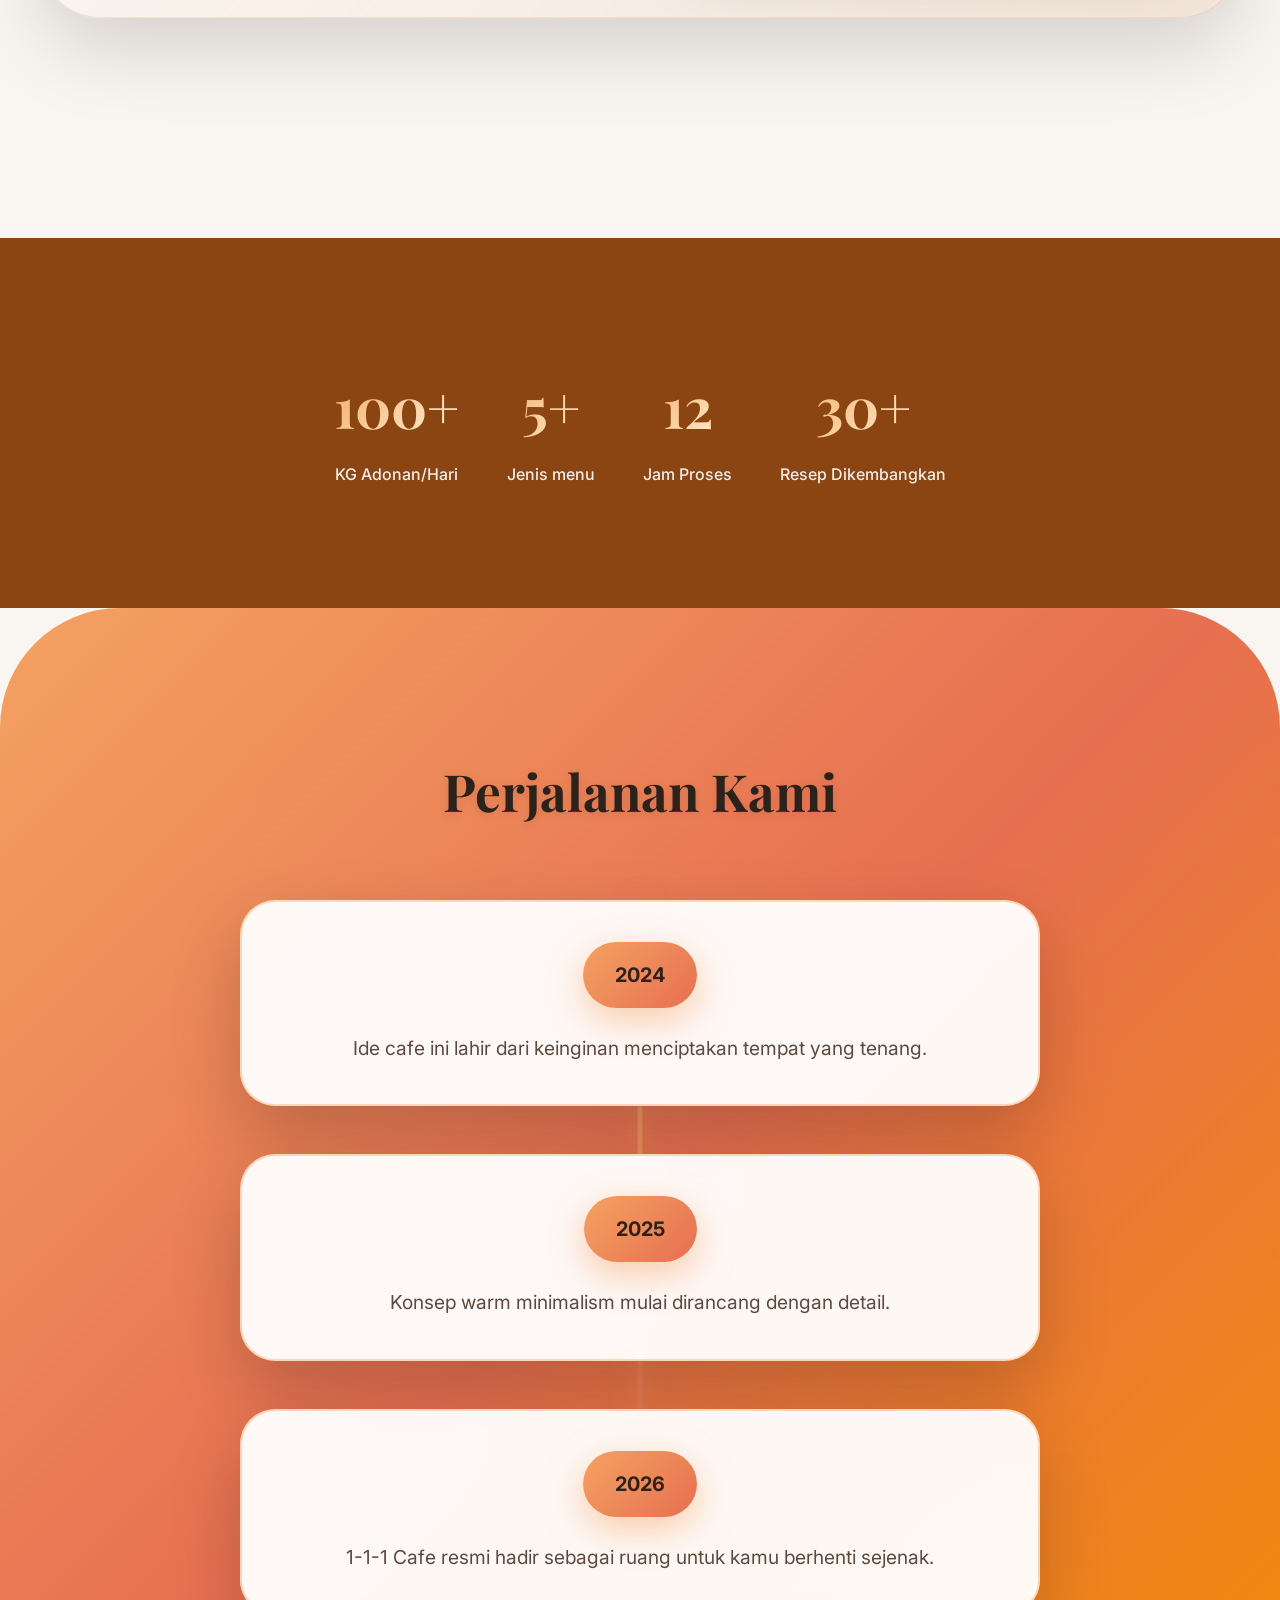
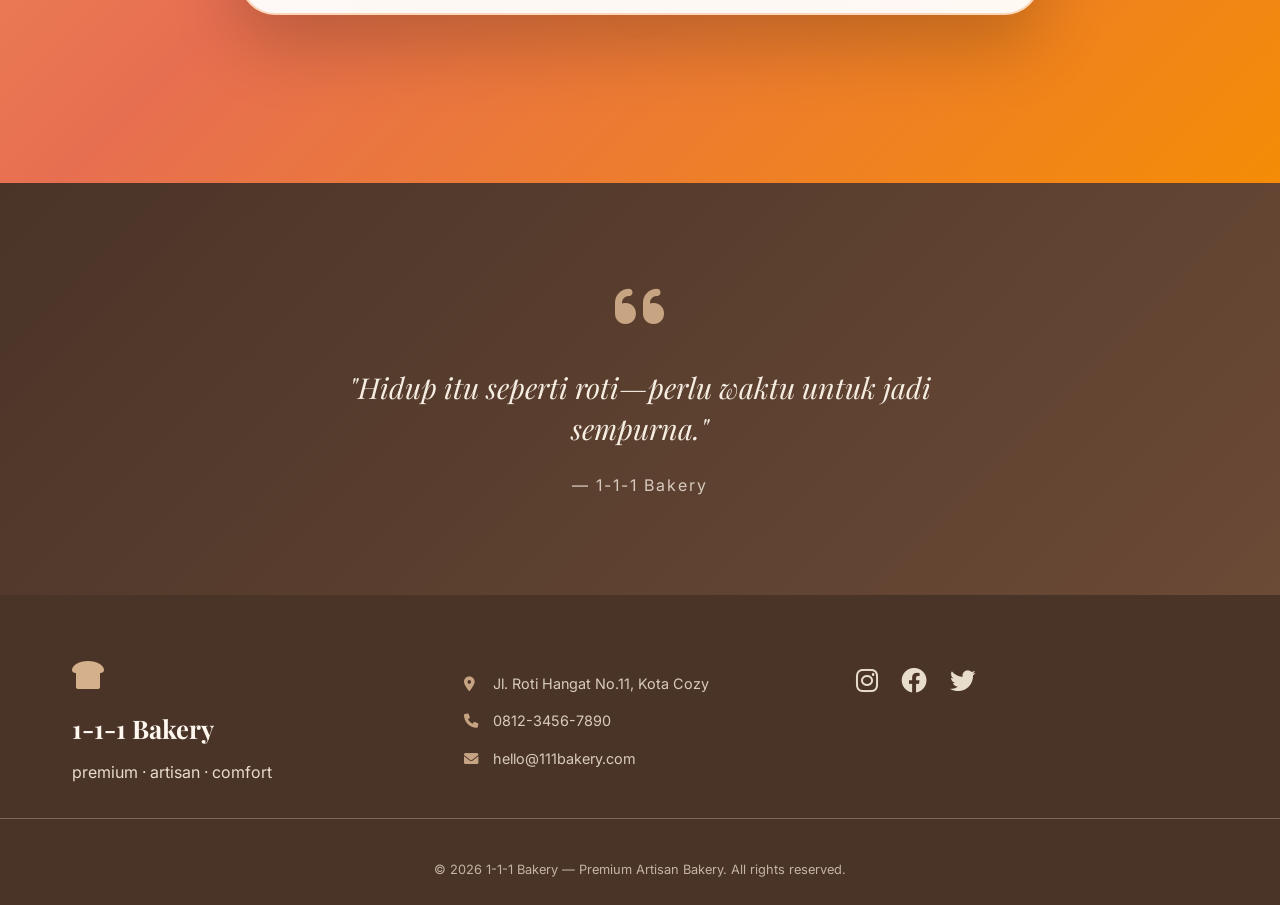
==== commit f1e2094f: "Update about.html" ====
--- a/about.html
+++ b/about.html
@@ -1,7 +1,7 @@
 <!DOCTYPE html>
 <html lang="id">
 
- <link rel="icon" type="png" href="lss.png">
+ <link rel="icon" type="image/png" href="images/lss.png">
 
 <head>
     <meta charset="UTF-8">
@@ -29,7 +29,7 @@
     <nav class="navbar">
         <div class="logo-area">
             <div class="logo-circle">
-                <img src="logo.png" alt="Logo Bakery">
+                <img src="images/logo.png" alt="Logo Bakery">
             </div>
             <div class="logo-text">
                 <h1>1-1-1 Bakery</h1>
@@ -77,7 +77,7 @@
 
 
         <div class="story-image">
-            <img src="story.jpg">
+            <img src="images/story.jpg">
         </div>
 
 
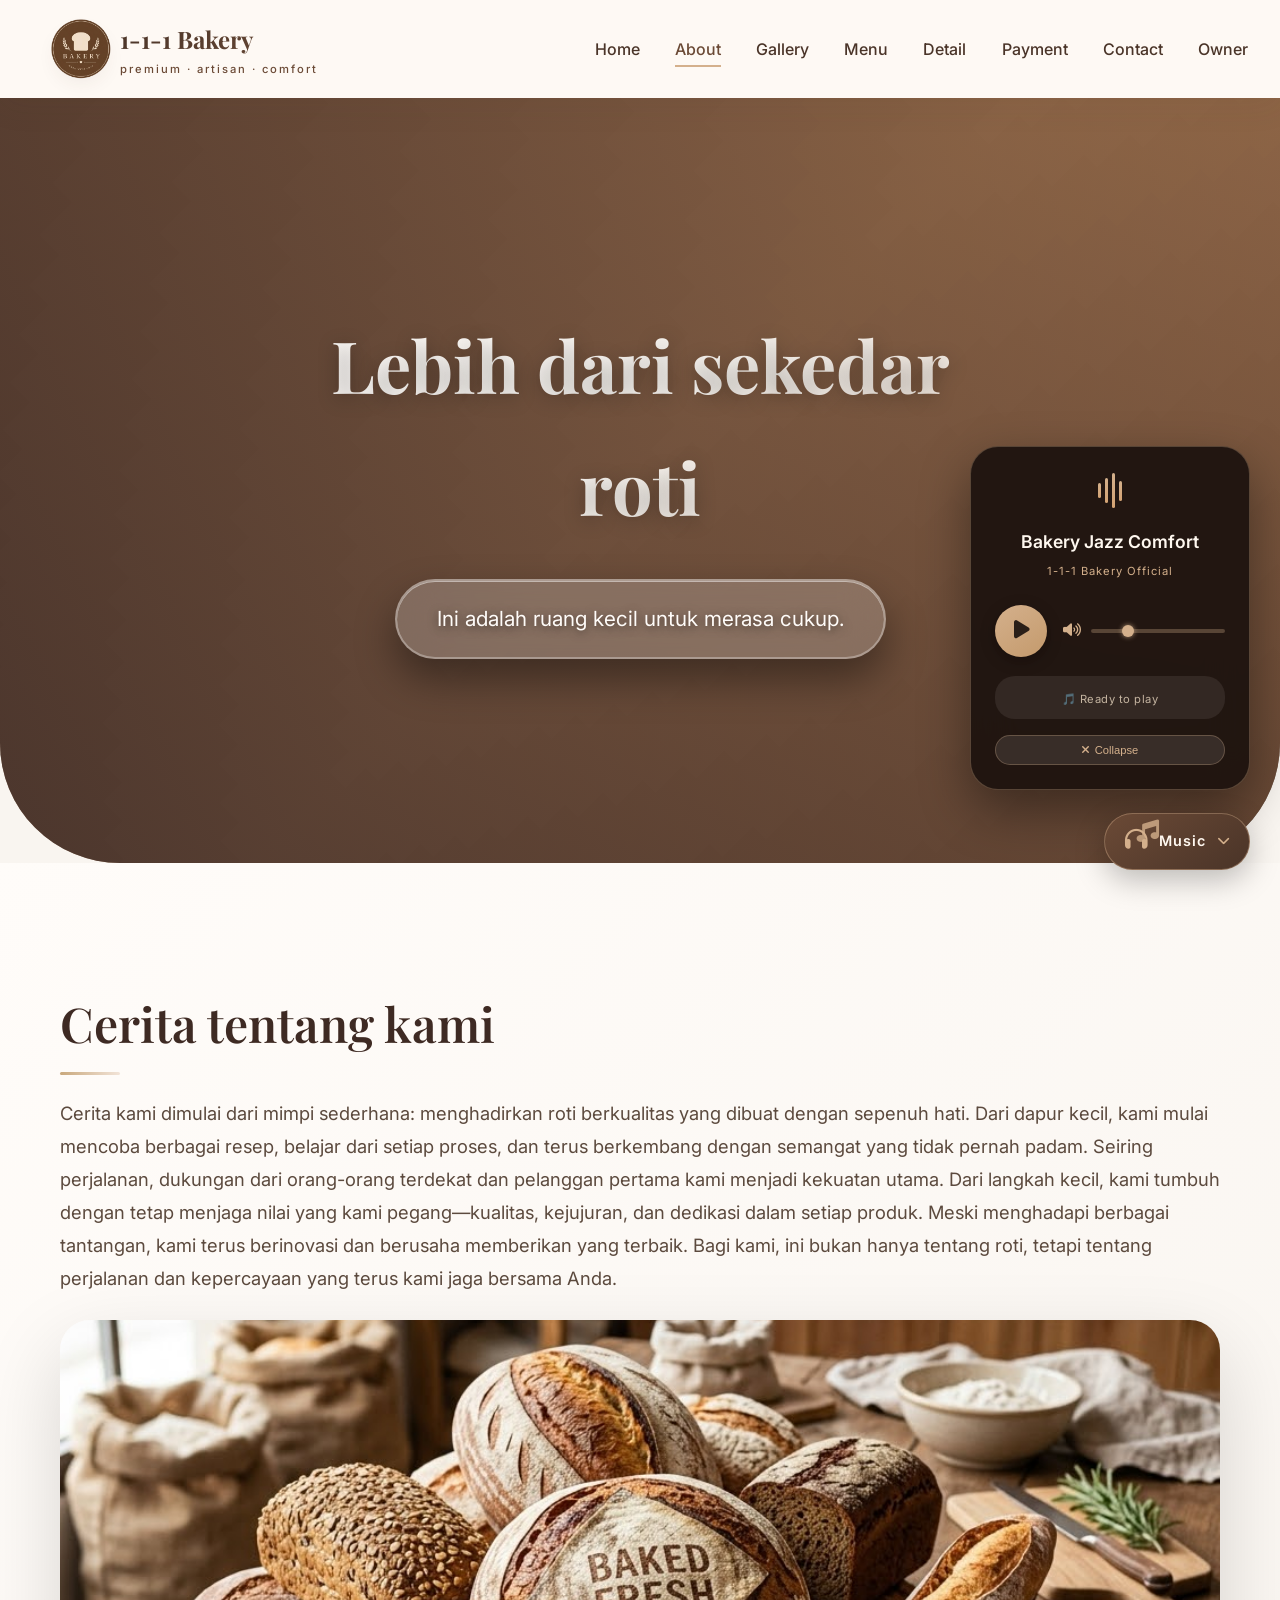
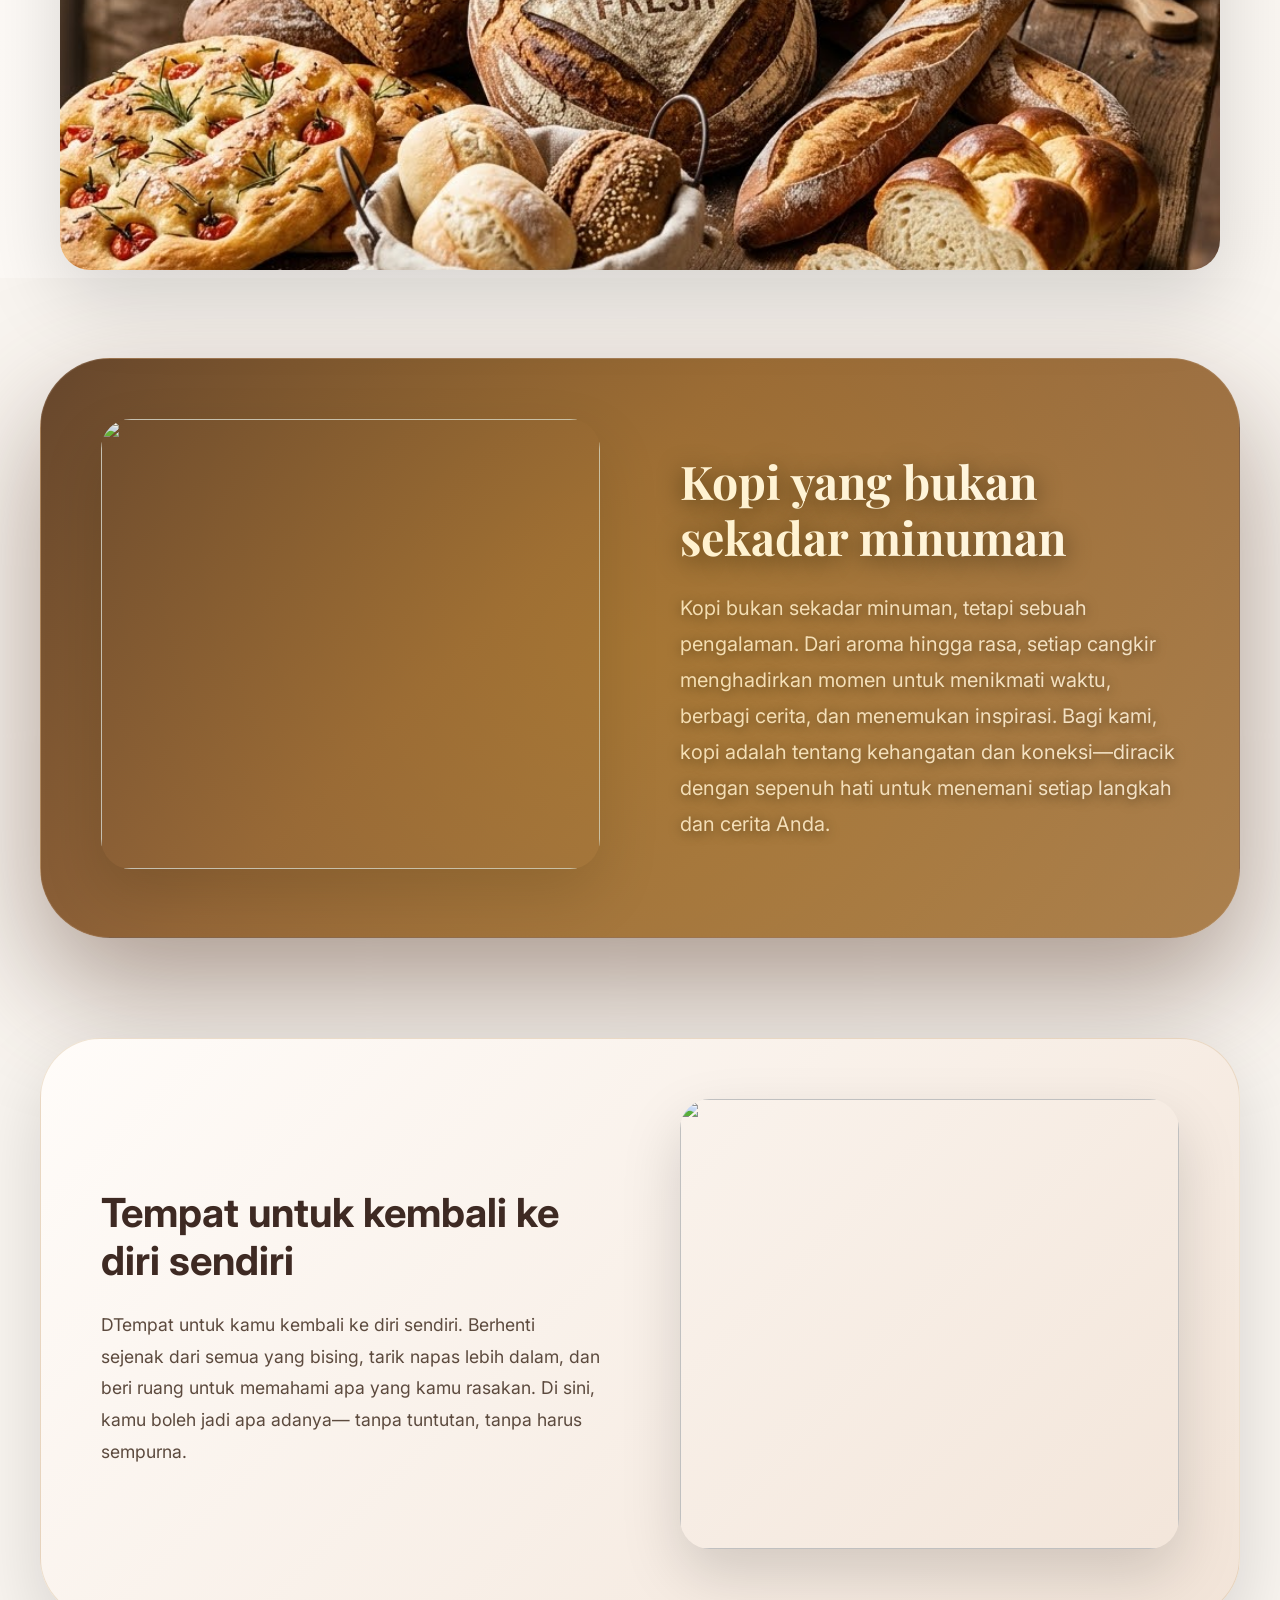
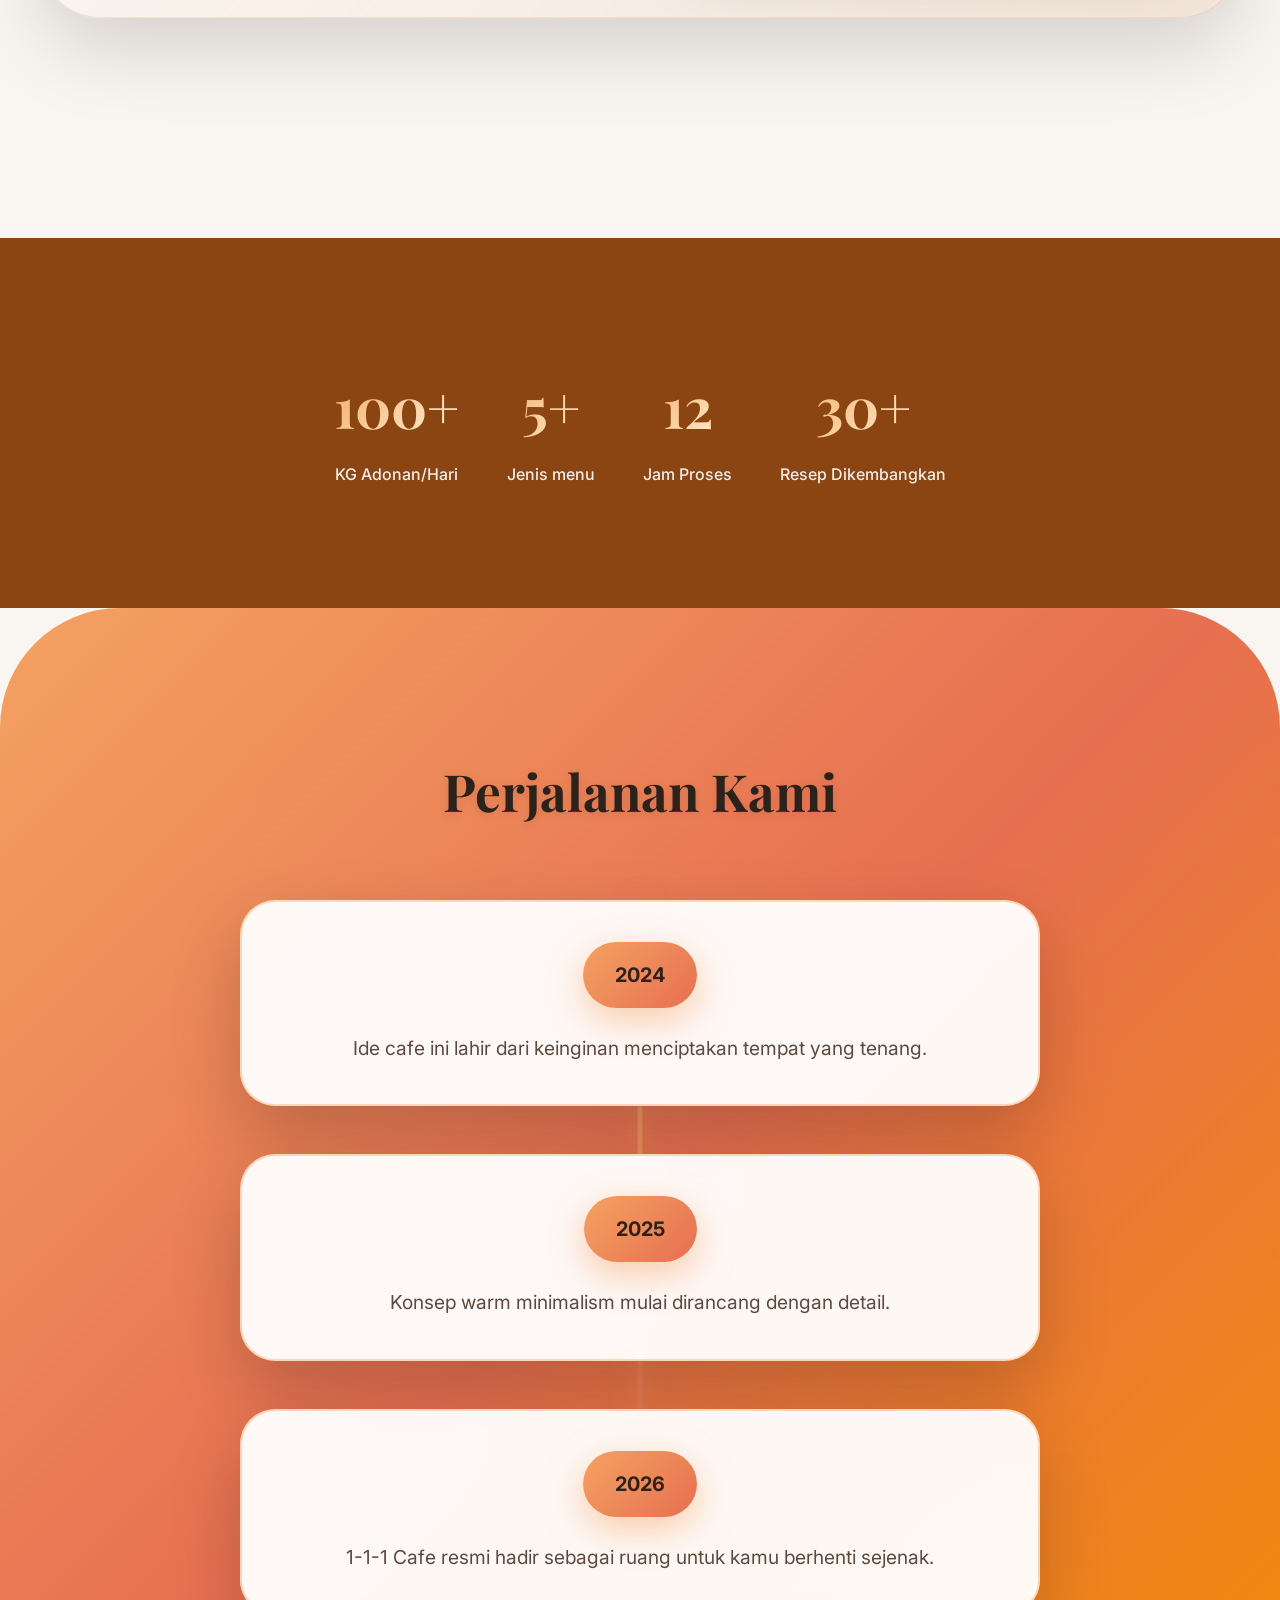
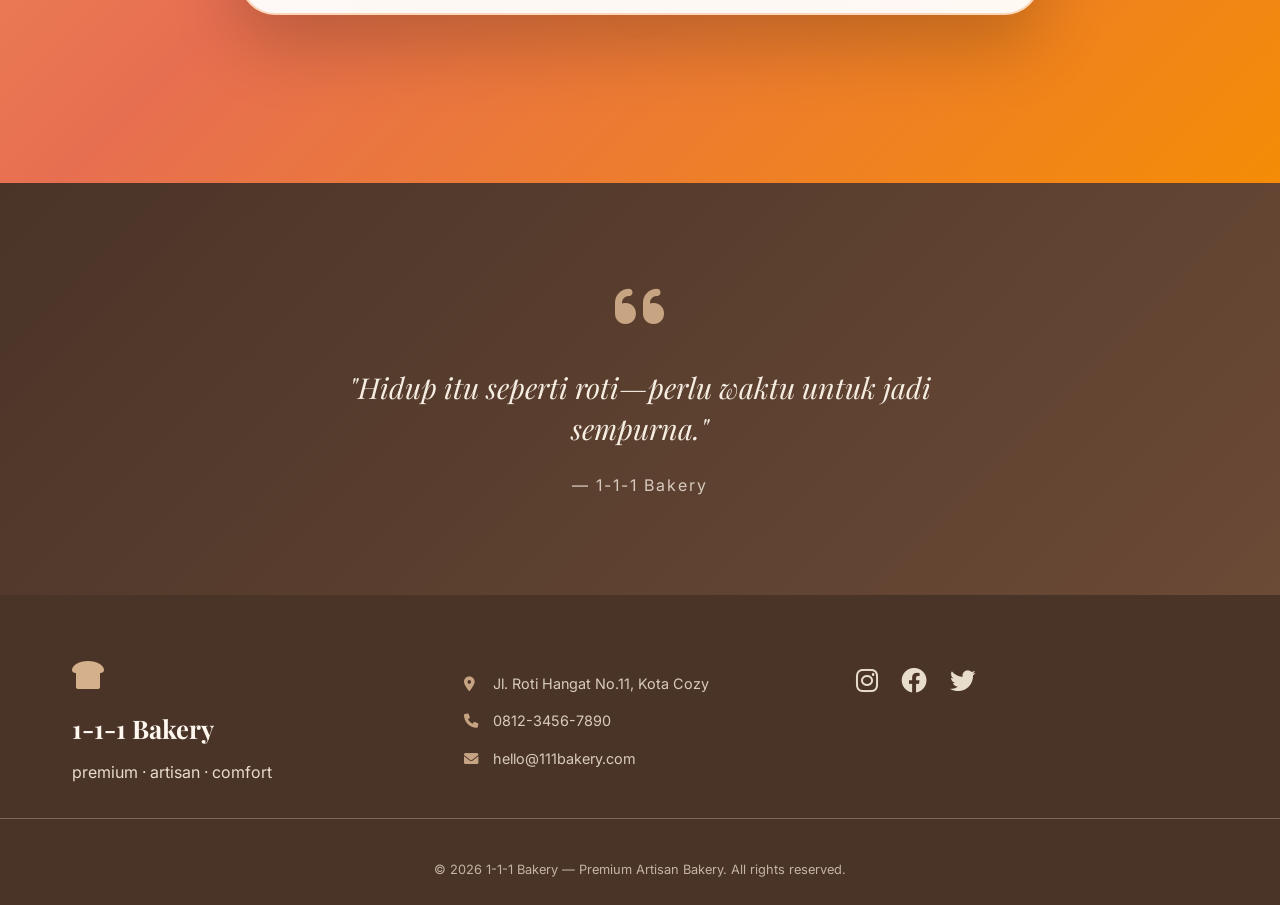
==== commit 5ab57c93: "Update about.html" ====
--- a/about.html
+++ b/about.html
@@ -1,7 +1,7 @@
 <!DOCTYPE html>
 <html lang="id">
 
- <link rel="icon" type="image/png" href="images/lss.png">
+ <link rel="icon" type="png" href="lss.png">
 
 <head>
     <meta charset="UTF-8">
@@ -29,7 +29,7 @@
     <nav class="navbar">
         <div class="logo-area">
             <div class="logo-circle">
-                <img src="images/logo.png" alt="Logo Bakery">
+                <img src="logo.png" alt="Logo Bakery">
             </div>
             <div class="logo-text">
                 <h1>1-1-1 Bakery</h1>
@@ -77,7 +77,7 @@
 
 
         <div class="story-image">
-            <img src="images/story.jpg">
+            <img src="story.jpg">
         </div>
 
 
--- a/about.css
+++ b/about.css
@@ -1024,4 +1024,4 @@
         align-items: center;
     }
 
-}+}
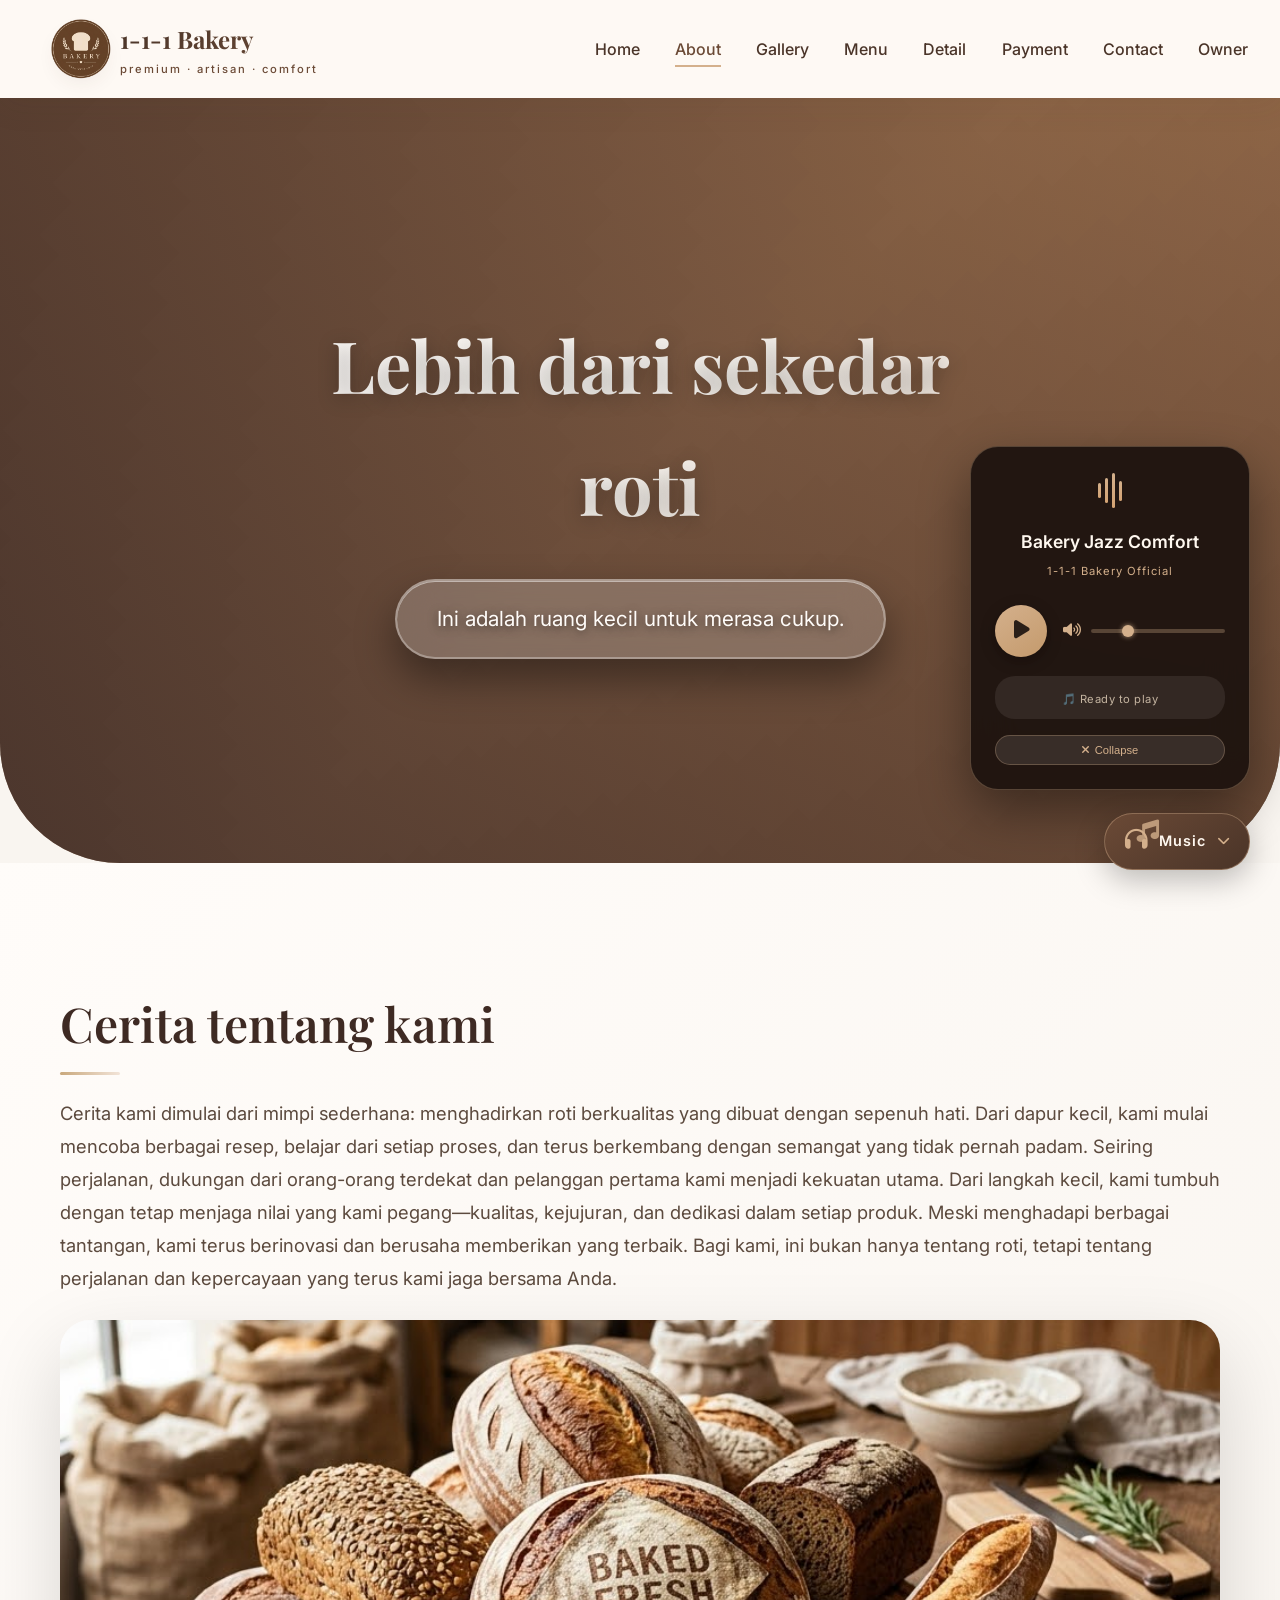
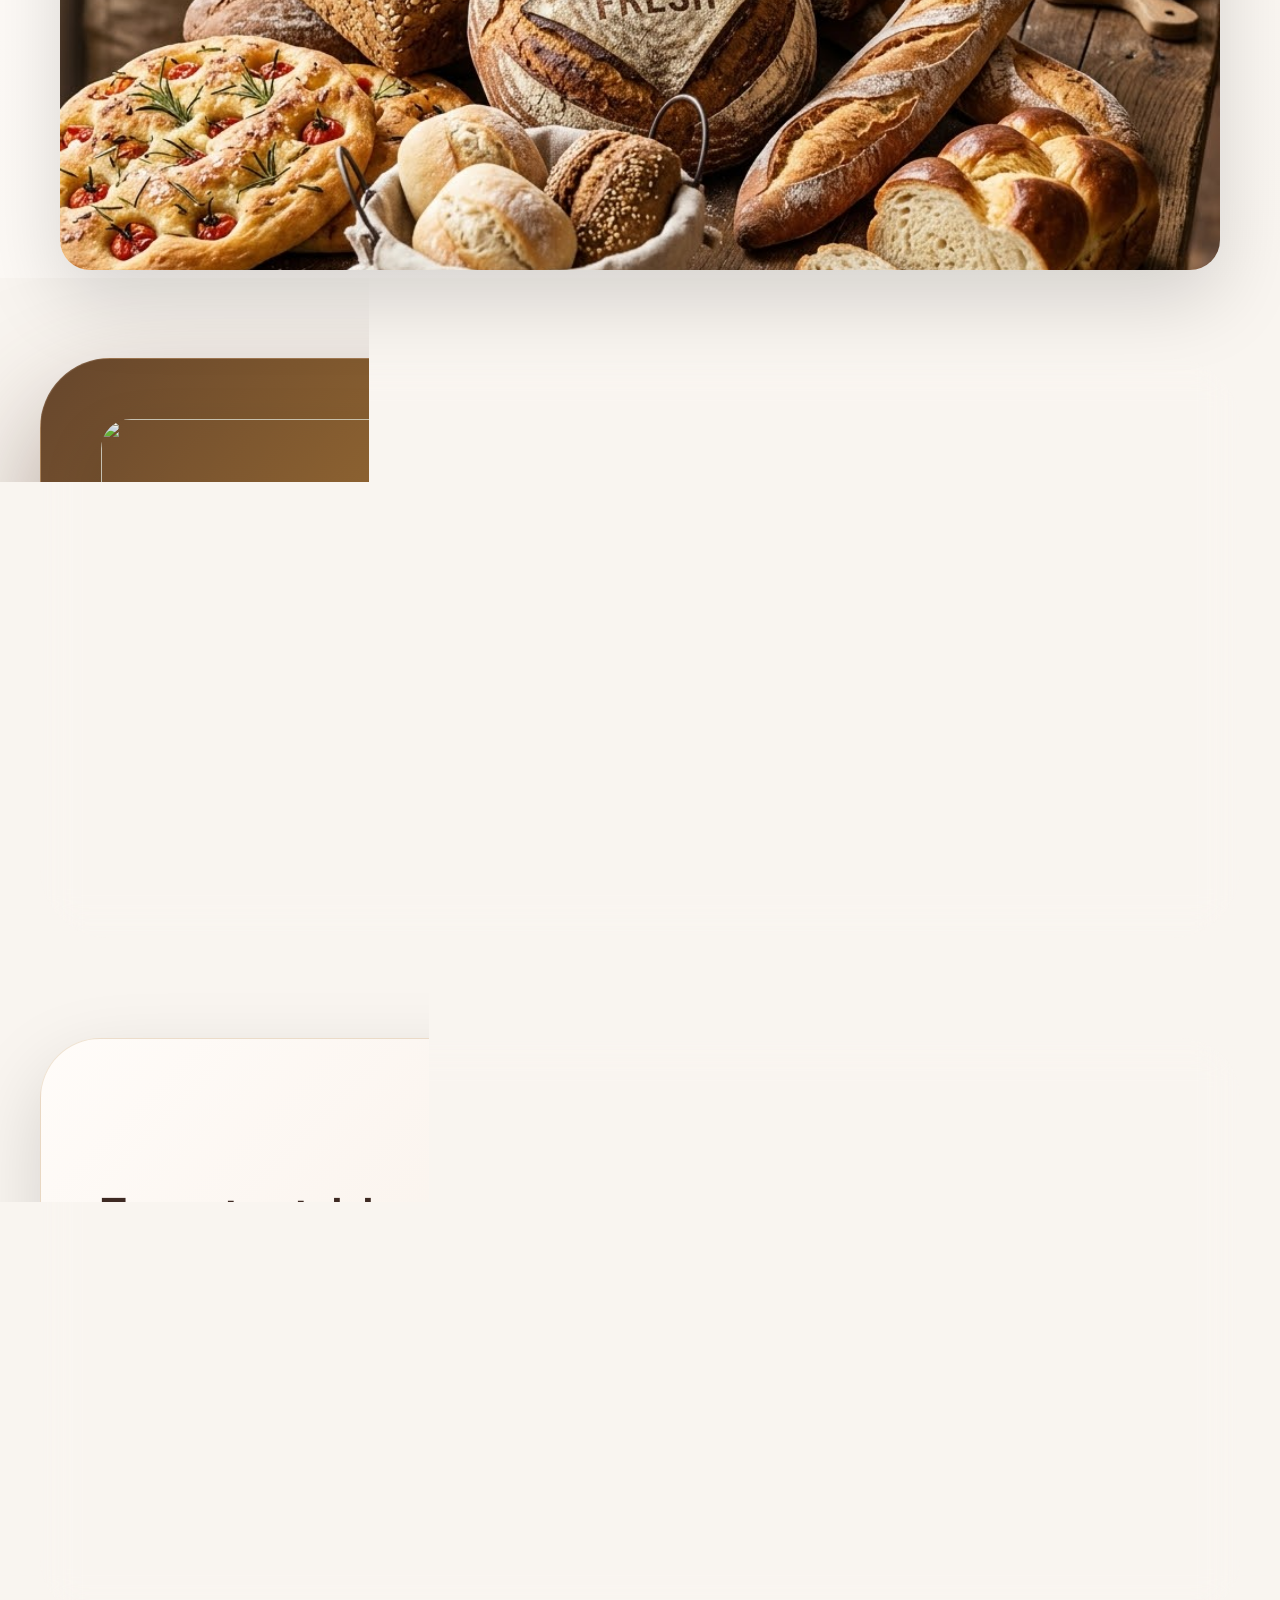
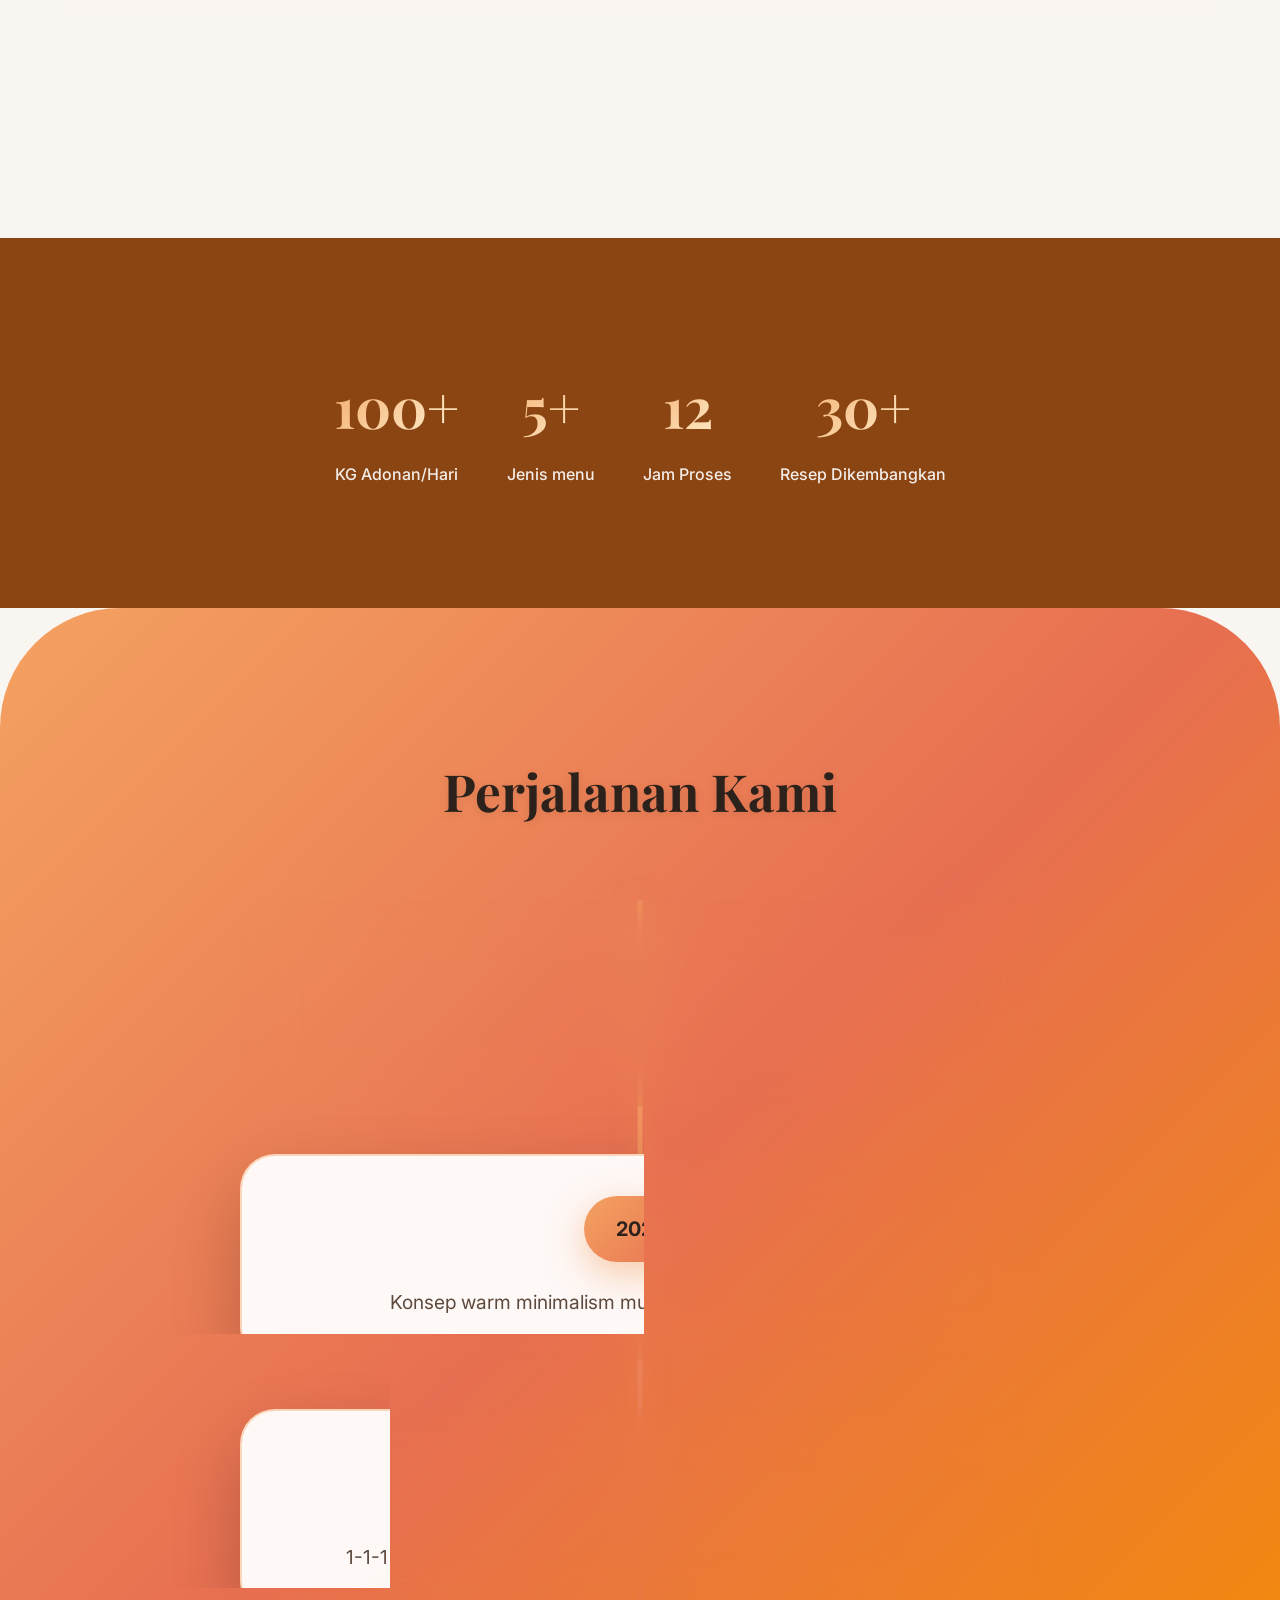
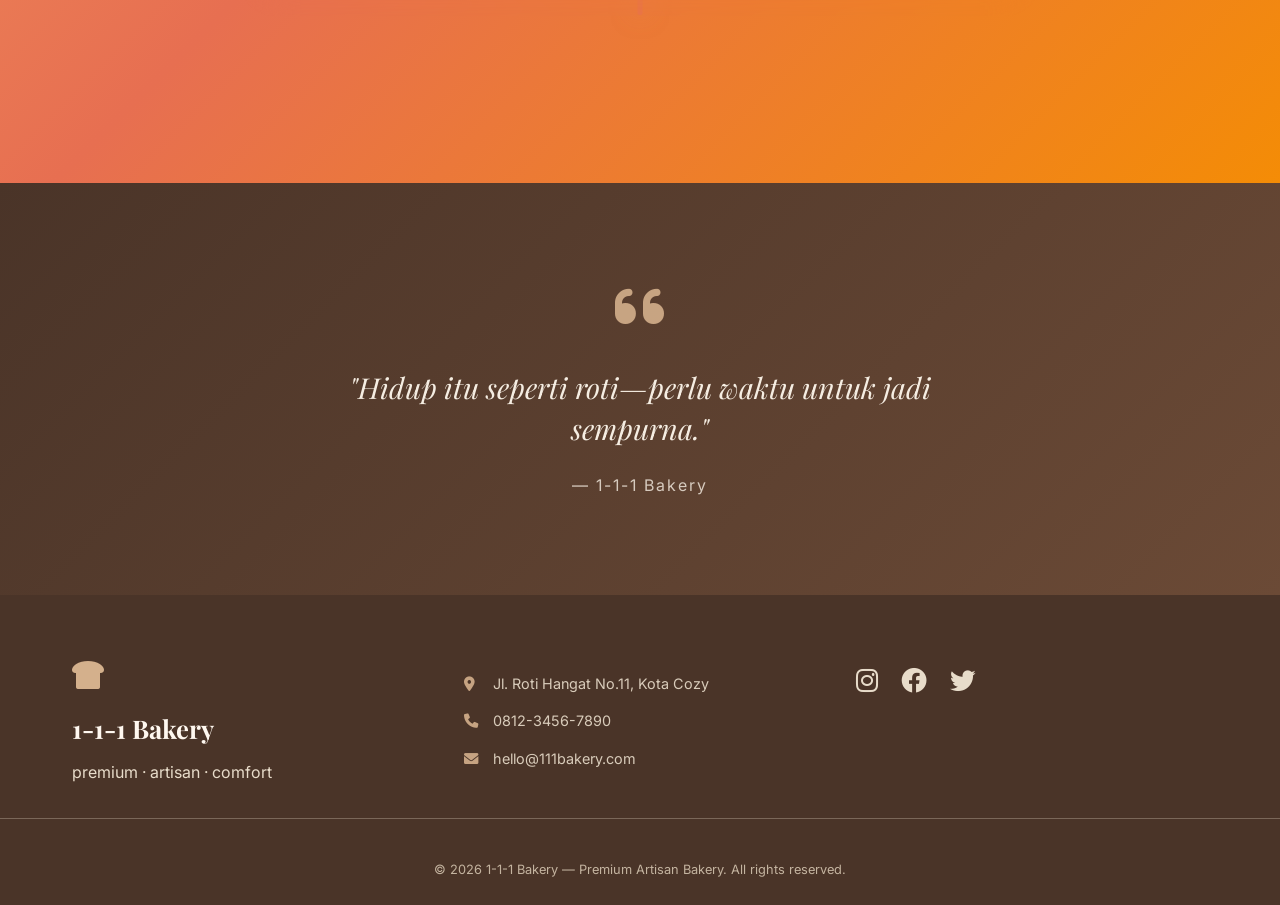
==== commit 32337dc7: "Update about.html" ====
--- a/about.html
+++ b/about.html
@@ -9,23 +9,23 @@
     <title>1-1-1 Bakery | About</title>
 
 
-    <!-- ICON -->
+ 
     <link rel="stylesheet" href="https://cdnjs.cloudflare.com/ajax/libs/font-awesome/6.0.0-beta3/css/all.min.css">
 
-    <!-- FONT -->
+   
     <link href="https://fonts.googleapis.com/css2?family=Inter:wght@300;400;500;600&family=Playfair+Display:wght@500;600;700&display=swap" rel="stylesheet">
 
 
     <link rel="stylesheet" href="about.css">
 
- <!-- Background Music -->
+
     <audio id="bgMusic" loop preload="auto">
         <source src="https://www.soundhelix.com/examples/mp3/SoundHelix-Song-1.mp3" type="audio/mpeg">
     </audio>
 
 
 
-<!-- Navigation Bar -->
+
     <nav class="navbar">
         <div class="logo-area">
             <div class="logo-circle">
@@ -49,7 +49,7 @@
     </nav>
 
 
-<!-- HERO -->
+
 <section class="about-hero">
     <div class="hero-overlay"></div>
     <div class="hero-content">
@@ -59,7 +59,7 @@
 </section>
 
 
-<!-- STORY -->
+
 <section class="story">
     <div class="container">
 
@@ -85,7 +85,7 @@
 </section>
 
 
-<!-- EXPERIENCE -->
+
 <section class="experience">
 
 
@@ -121,7 +121,7 @@
 </section>
 
 
-<!-- STATS (BARU - INFO KOMPLEKS) -->
+ 
 <section class="stats">
     <div class="container">
         <div class="stat-item">
@@ -145,8 +145,7 @@
 
 
 
-<!-- TIMELINE -->
-<!-- TIMELINE -->
+
 <section class="timeline">
     <h2>Perjalanan Kami</h2>
 
@@ -176,7 +175,7 @@
 </section>
 
 
-    <!-- Quote / Atmosfer -->
+ 
     <section class="quote-section">
         <div class="quote-content">
             <i class="fas fa-quote-left"></i>
@@ -185,7 +184,7 @@
         </div>
     </section>
 
-    <!-- Footer -->
+
     <footer>
         <div class="footer-content">
             <div class="footer-logo">
@@ -205,13 +204,13 @@
             </div>
         </div>
         <div class="footer-bottom">
-            <p>&copy; 2026 1-1-1 Bakery — Premium Artisan Bakery. All rights reserved.</p>
+            <p>© 2026 1-1-1 Bakery — Premium Artisan Bakery. All rights reserved.</p>
         </div>
     </footer>
 
 
 
-<!-- MODERN MUSIC PLAYER POPUP -->
+
     <div class="music-player-popup" id="musicPopup">
         <div class="music-toggle" id="musicToggle">
             <div class="music-icon-container">
@@ -252,7 +251,7 @@
     </div>
 
     <script>
-        // MUSIC PLAYER POPUP SCRIPT
+      
         const musicPopup = document.getElementById('musicPopup');
         const musicToggle = document.getElementById('musicToggle');
         const musicContent = document.getElementById('musicContent');
@@ -269,7 +268,7 @@
         bgMusic.volume = 0.25;
         bgMusic.loop = true;
         
-        // Toggle popup expand/collapse
+    
         musicToggle.addEventListener('click', (e) => {
             e.stopPropagation();
             isExpanded = !isExpanded;
@@ -283,8 +282,8 @@
                 musicToggle.querySelector('.expand-icon').classList.add('fa-chevron-up');
             }
         });
-        
-        // Play/Pause music
+
+     
         playPauseBtn.addEventListener('click', () => {
             if (isMusicPlaying) {
                 bgMusic.pause();
@@ -303,7 +302,7 @@
             }
         });
         
-        // Volume control
+   
         volumeSlider.addEventListener('input', (e) => {
             const volume = e.target.value / 100;
             bgMusic.volume = volume;
@@ -316,7 +315,7 @@
             }
         });
         
-        // Close / Collapse button
+    
         closeBtn.addEventListener('click', () => {
             isExpanded = false;
             musicPopup.classList.remove('expanded');
@@ -324,7 +323,7 @@
             musicToggle.querySelector('.expand-icon').classList.add('fa-chevron-up');
         });
         
-        // Auto hint on first visit
+  
         setTimeout(() => {
             if (!localStorage.getItem('musicHintShown')) {
                 isExpanded = true;
--- a/about.css
+++ b/about.css
@@ -1,4 +1,4 @@
-/* ===== 1-1-1 CAFE ABOUT - FINAL VERSION (LENGKUNGAN MULUS 100%) ===== */
+
 * {
     margin: 0;
     padding: 0;
@@ -37,8 +37,7 @@
 
 
 
-/* ===== NAVBAR ===== */
-/* ========== NAVBAR ========== */
+
 .navbar {
     background: rgba(254, 249, 244, 0.95);
     backdrop-filter: blur(25px);
@@ -170,7 +169,7 @@
 }
 
 
-/* ===== HERO ===== */
+
 .about-hero {
     height: 85vh;
     background: linear-gradient(135deg, rgba(62,42,35,0.85) 0%, rgba(139,94,60,0.75) 50%, rgba(62,42,35,0.9) 100%),
@@ -270,7 +269,7 @@
 }
 
 
-/* ===== STORY ===== */
+
 .story {
     
     padding-top: 120px;
@@ -333,7 +332,7 @@
 }
 
 
-/* ===== EXPERIENCE ===== */
+
 .experience {
     padding: 80px 20px 120px;
     background: #F9F5F0;
@@ -467,7 +466,7 @@
 }
 
 
-/* ===== TIMELINE ===== */
+
 .timeline {
     padding: 140px 20px 120px;
     text-align: center;
@@ -567,7 +566,7 @@
 }
 
 
-/* STATS (BARU) */
+
 .stats {
     padding: 120px 0;
     background: #8B4513;
@@ -606,7 +605,7 @@
 
 
 
-/* ========== QUOTE SECTION ========== */
+
 .quote-section {
     background: linear-gradient(135deg, var(--warm-brown), var(--wood-brown));
     color: #F5EDE2;
@@ -636,7 +635,7 @@
     opacity: 0.8;
 }
 
-/* ========== FOOTER ========== */
+
 footer {
     background: var(--warm-brown);
     color: #E8DCCA;
@@ -700,7 +699,7 @@
 
 
 
-/* ========== MODERN MUSIC PLAYER POPUP ========== */
+
 .music-player-popup {
     position: fixed;
     bottom: 30px;
@@ -709,7 +708,7 @@
     font-family: 'Inter', sans-serif;
 }
 
-/* Toggle Button (collapsed state) */
+
 .music-toggle {
     background: linear-gradient(145deg, var(--warm-brown), #3D2A1F);
     backdrop-filter: blur(12px);
@@ -772,7 +771,7 @@
     transition: transform 0.3s ease;
 }
 
-/* Expanded Content Panel */
+
 .music-player-content {
     position: absolute;
     bottom: 80px;
@@ -802,7 +801,7 @@
     background: linear-gradient(145deg, var(--wood-brown), var(--warm-brown));
 }
 
-/* Player Header */
+
 .player-header {
     text-align: center;
     margin-bottom: 1.5rem;
@@ -848,7 +847,7 @@
     letter-spacing: 1px;
 }
 
-/* Player Controls */
+
 .player-controls {
     display: flex;
     align-items: center;
@@ -914,7 +913,7 @@
     box-shadow: 0 0 5px rgba(212,176,140,0.8);
 }
 
-/* Music Status */
+
 .music-status {
     text-align: center;
     margin-bottom: 1rem;
@@ -929,7 +928,7 @@
     letter-spacing: 0.5px;
 }
 
-/* Close Button */
+
 .close-music-btn {
     width: 100%;
     background: rgba(255,255,255,0.1);
@@ -951,7 +950,7 @@
 } 
 
 
-/* ===== MOBILE RESPONSIVE FIX ===== */
+
 @media (max-width: 768px) {
 
     /* NAVBAR */
@@ -967,7 +966,7 @@
         margin-top: 10px;
     }
 
-    /* HERO */
+ 
     .about-hero {
         height: auto;
         padding: 100px 20px;
@@ -983,9 +982,9 @@
         padding: 12px 20px;
     }
 
-    /* STORY */
+   
     .container {
-        grid-template-columns: 1fr; /* dari 2 kolom jadi 1 */
+        grid-template-columns: 1fr; 
         gap: 40px;
         padding: 0 20px;
     }
@@ -994,7 +993,7 @@
         height: 300px;
     }
 
-    /* EXPERIENCE */
+  
     .exp-row {
         grid-template-columns: 1fr;
         padding: 30px;
@@ -1005,19 +1004,19 @@
         direction: ltr;
     }
 
-    /* STATS */
+  
     .stats .container {
         flex-direction: column;
         gap: 2rem;
     }
 
-    /* TIMELINE */
+   
     .timeline {
         border-radius: 0;
         padding: 80px 20px;
     }
 
-    /* FOOTER */
+    
     .footer-content {
         flex-direction: column;
         text-align: center;
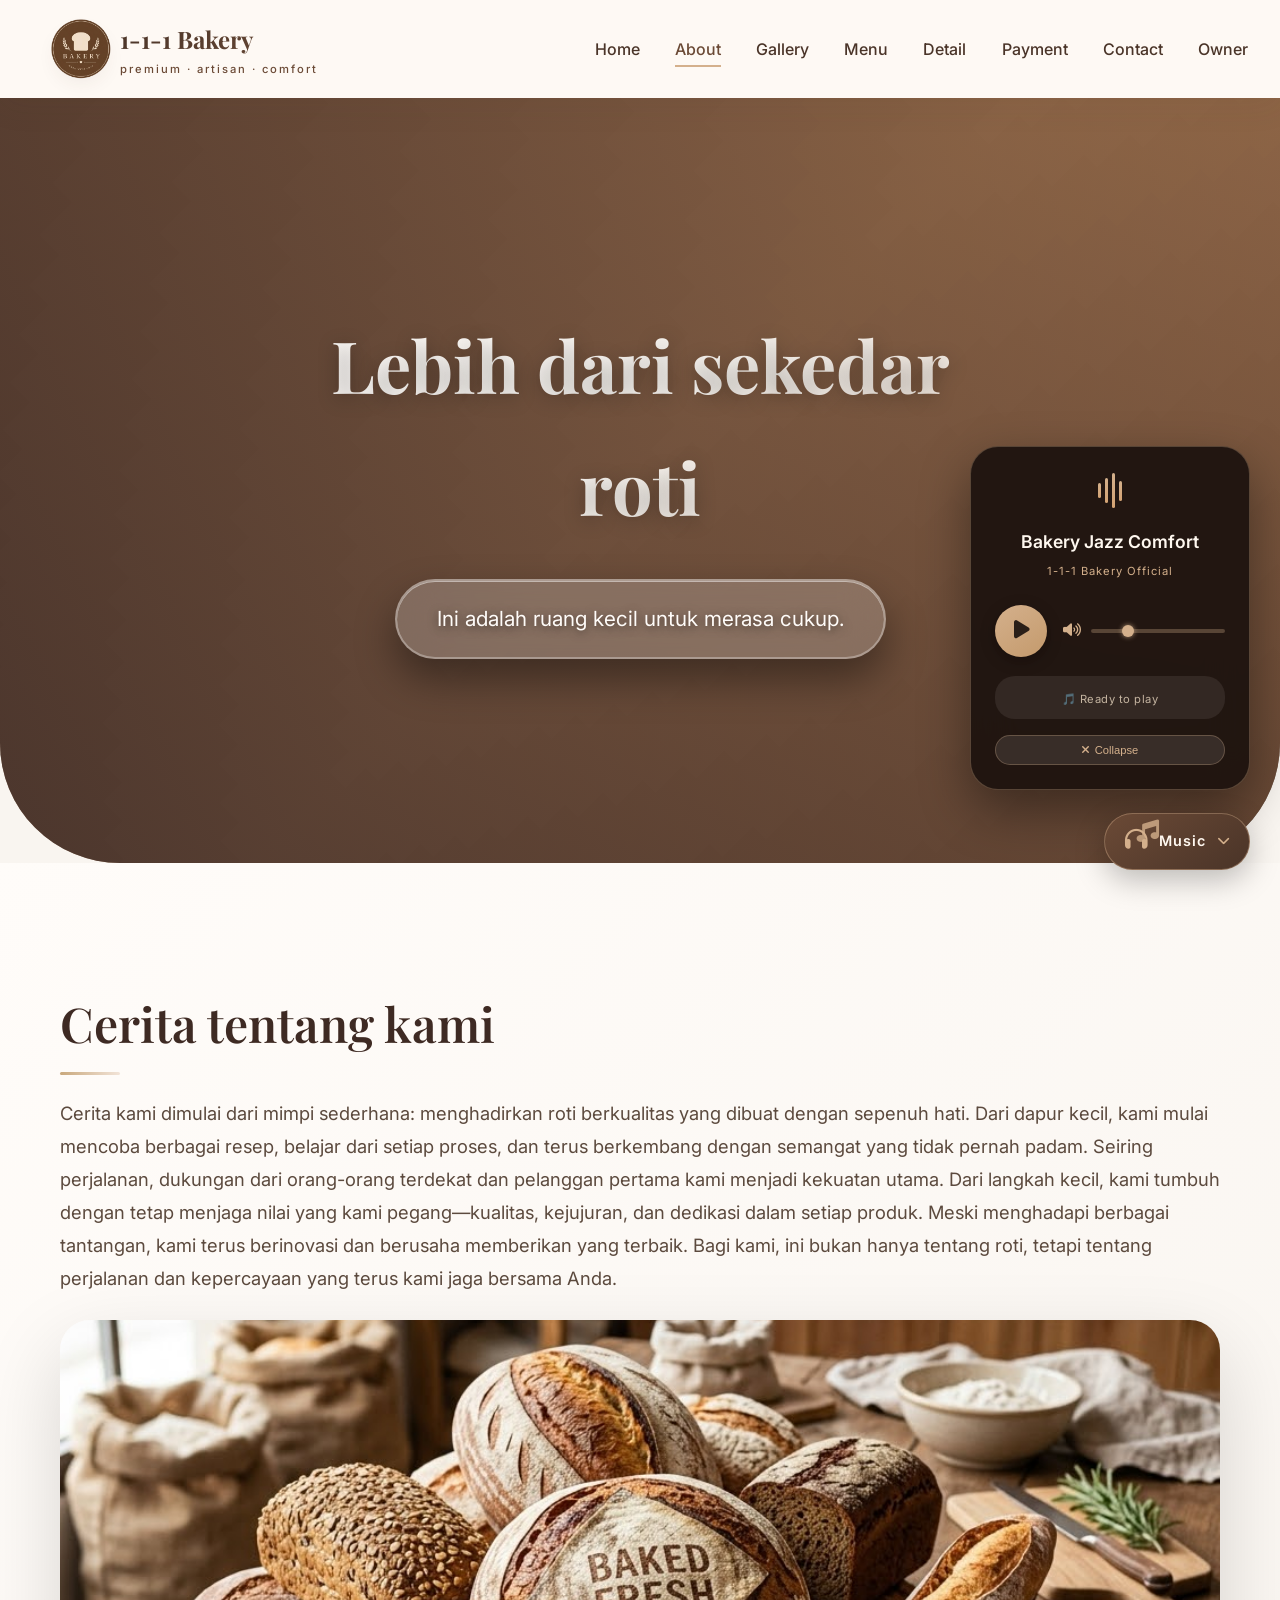
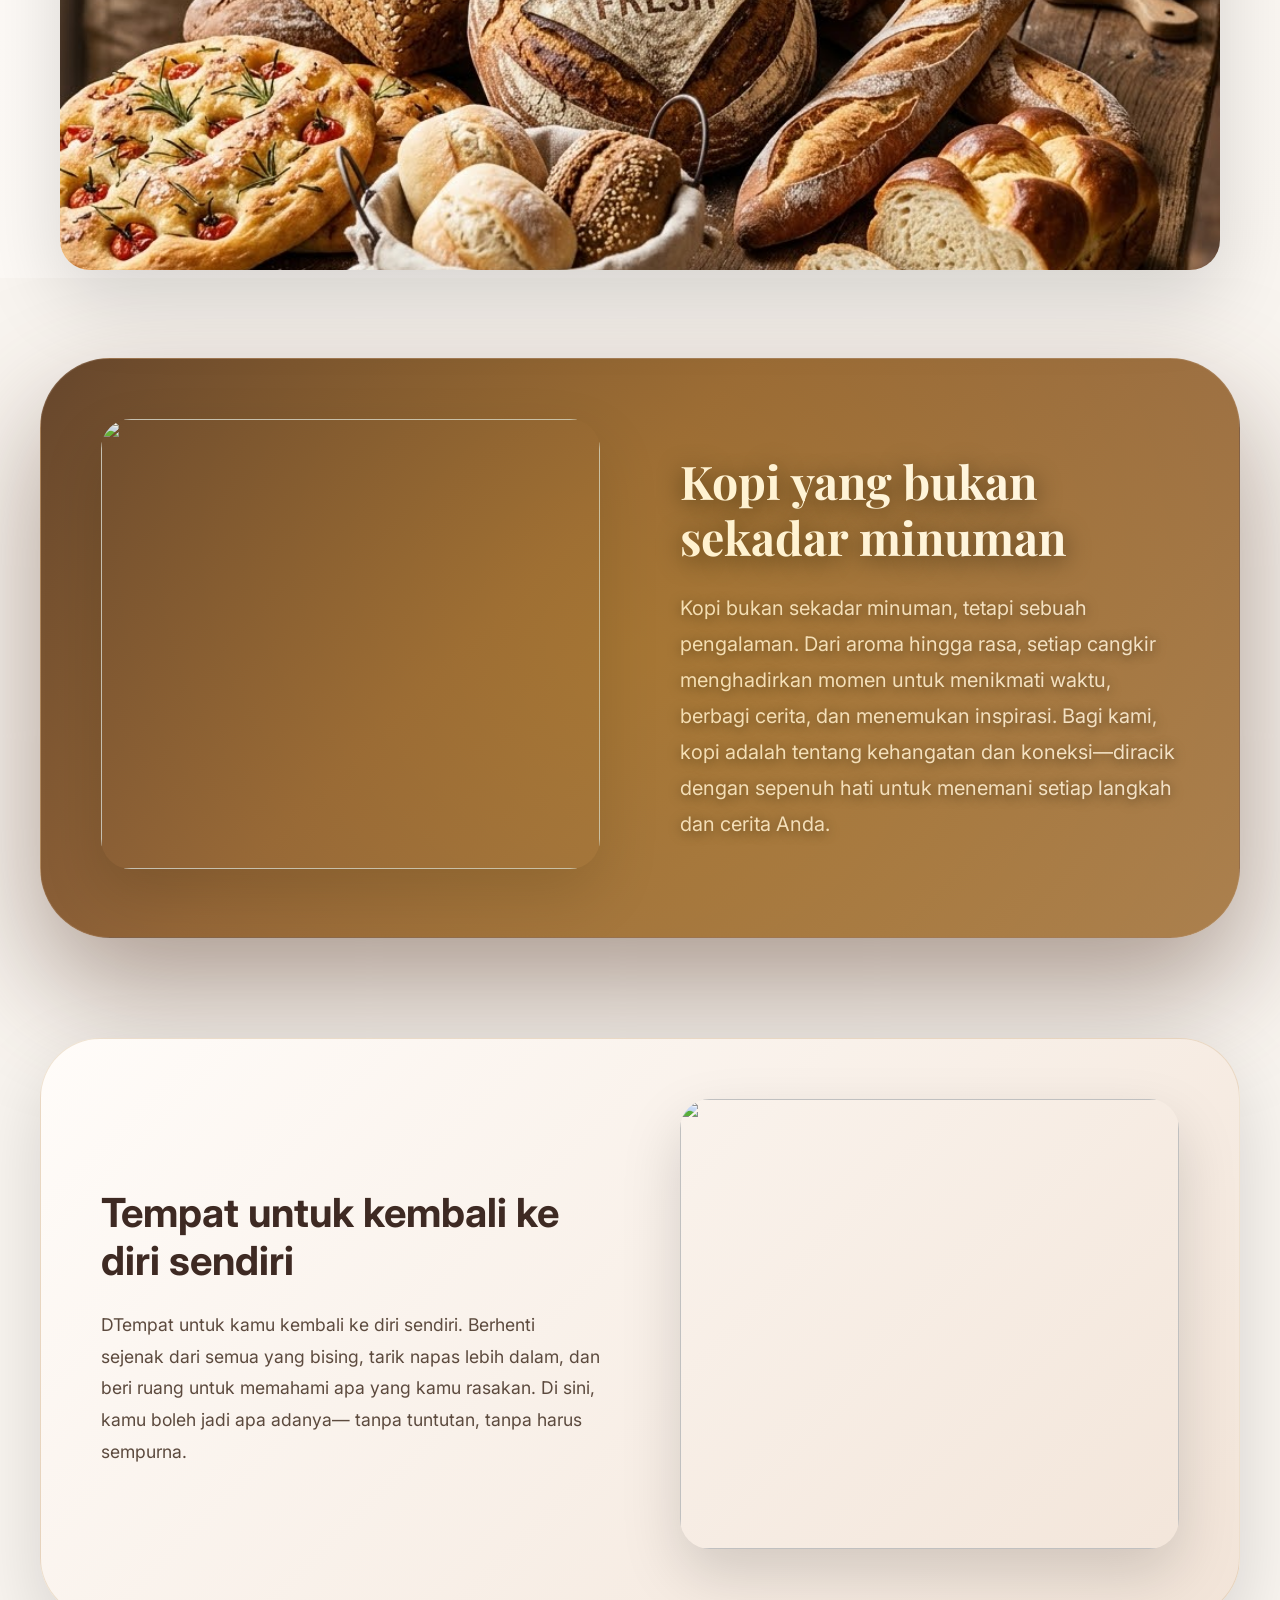
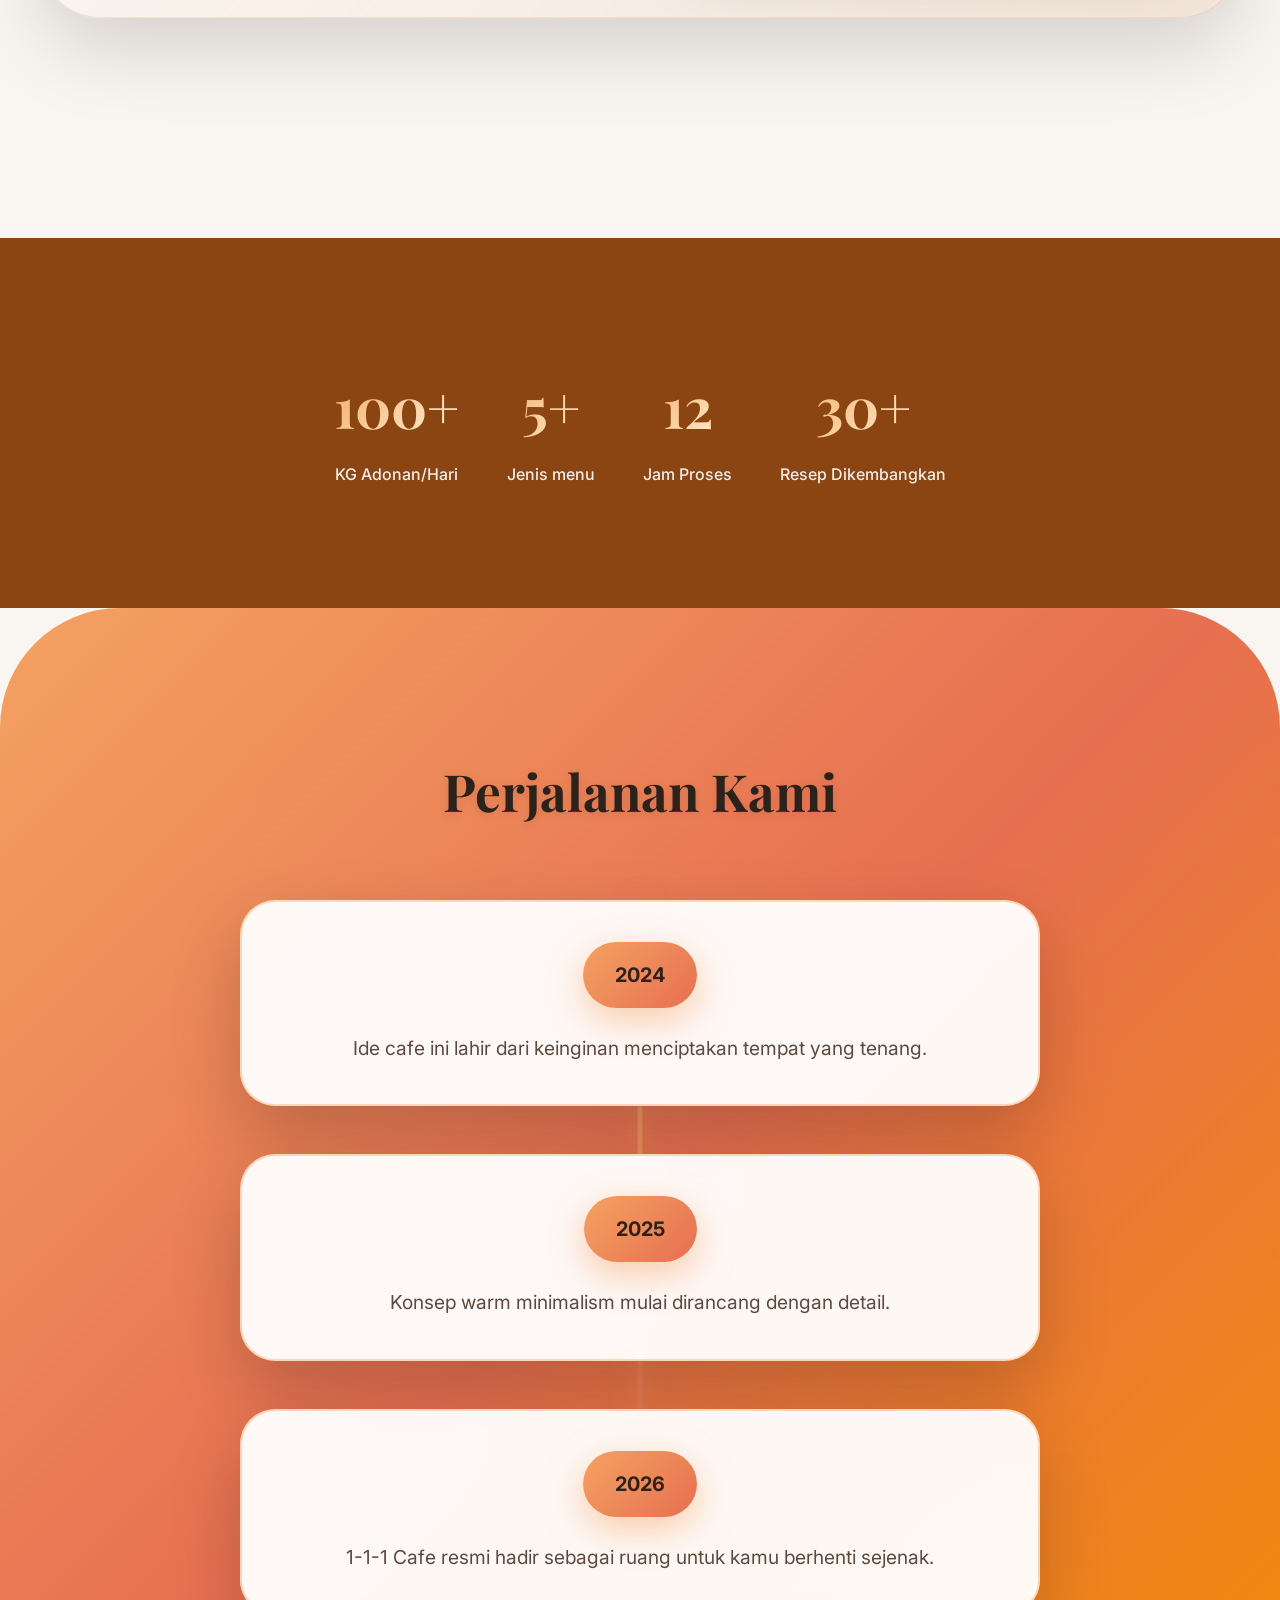
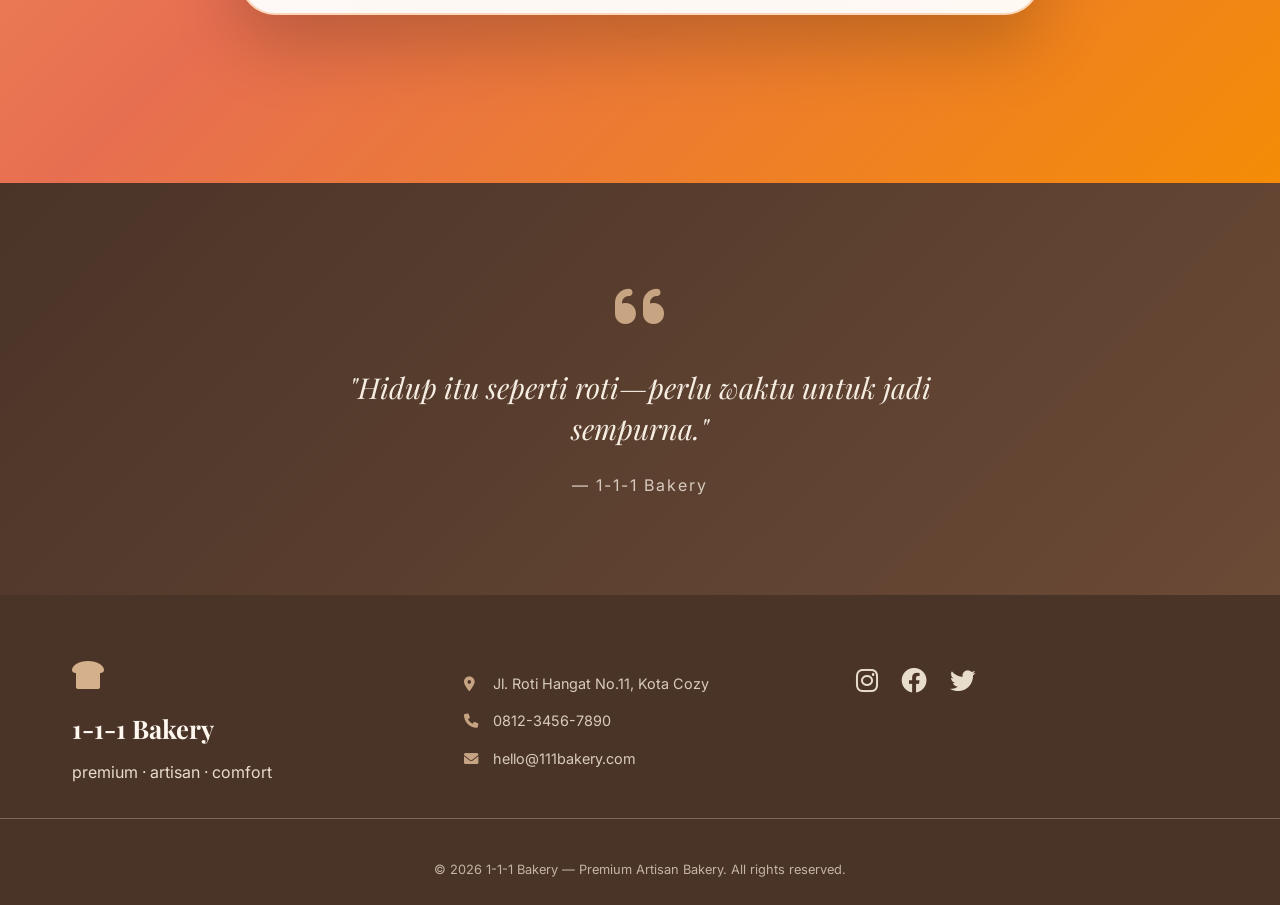
==== commit 7abb2537: "Update about.html" ====
--- a/about.html
+++ b/about.html
@@ -211,6 +211,7 @@
 
 
 
+   
     <div class="music-player-popup" id="musicPopup">
         <div class="music-toggle" id="musicToggle">
             <div class="music-icon-container">
